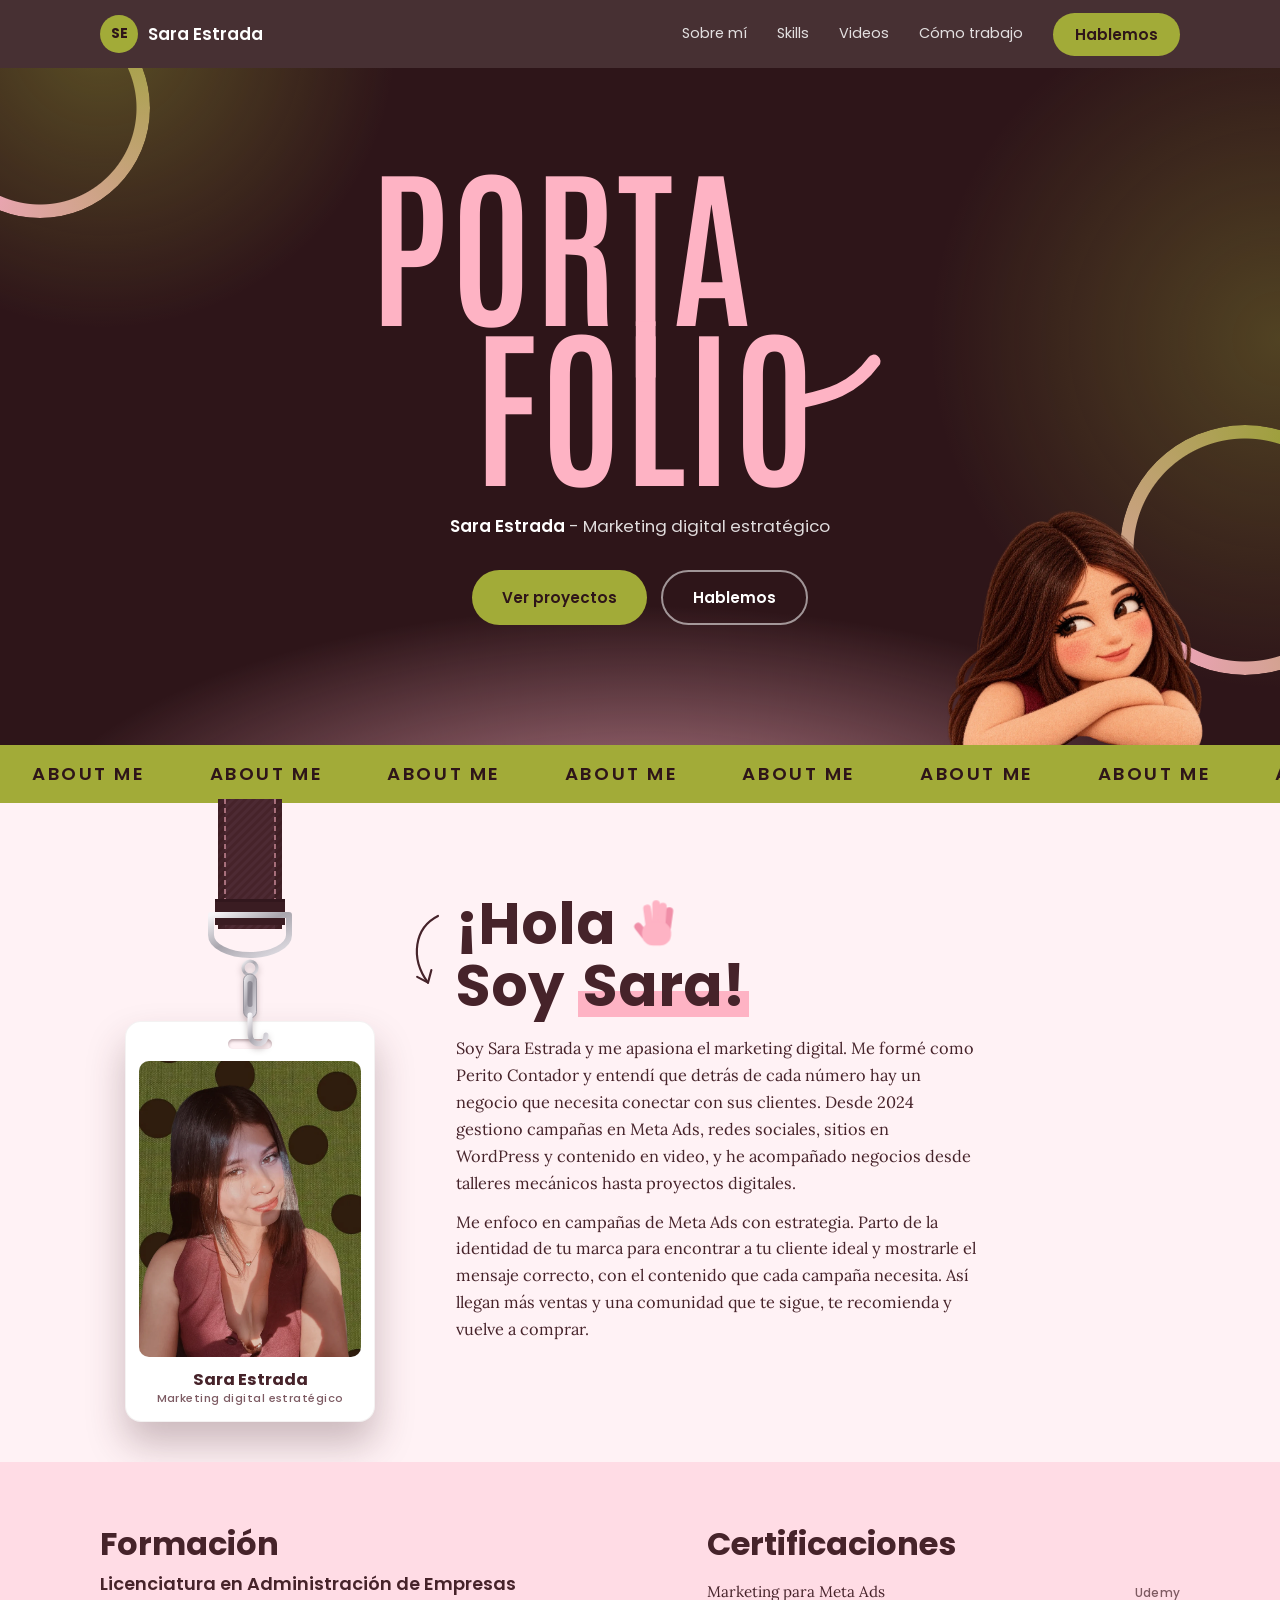
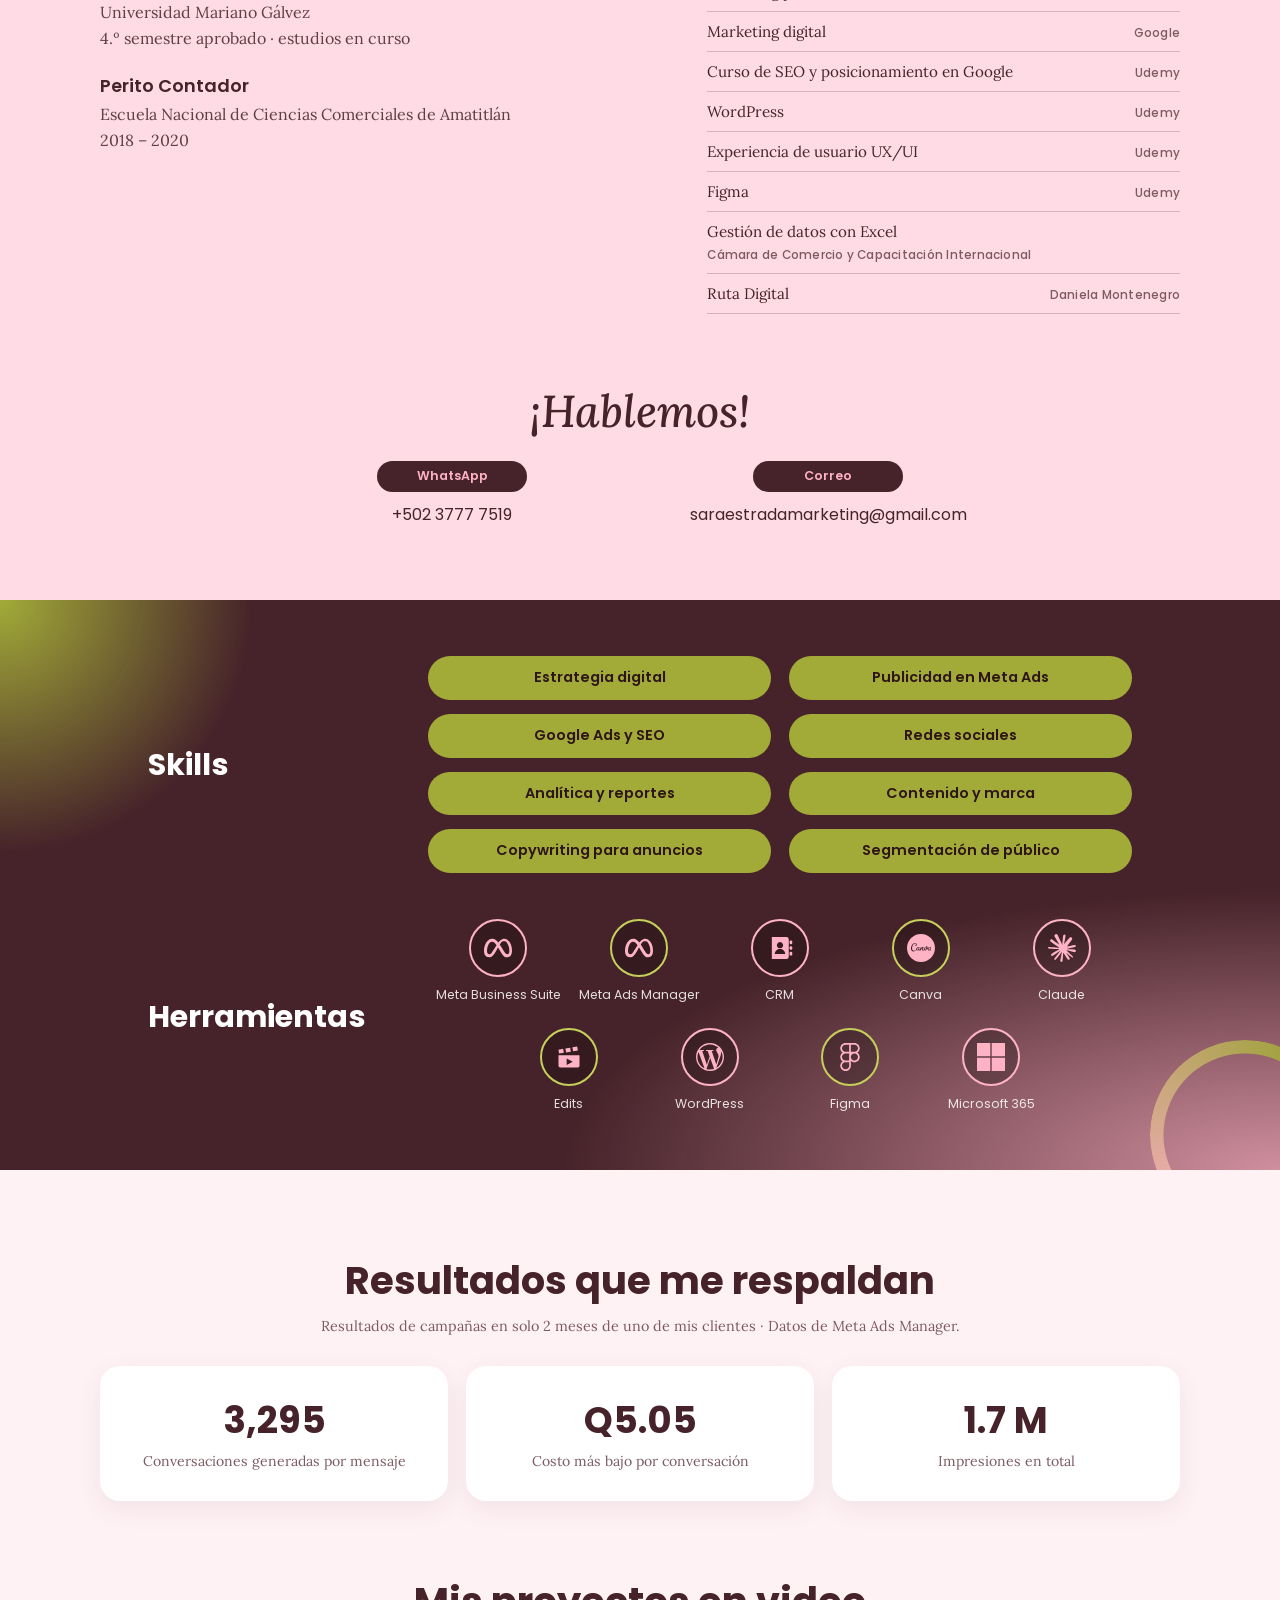
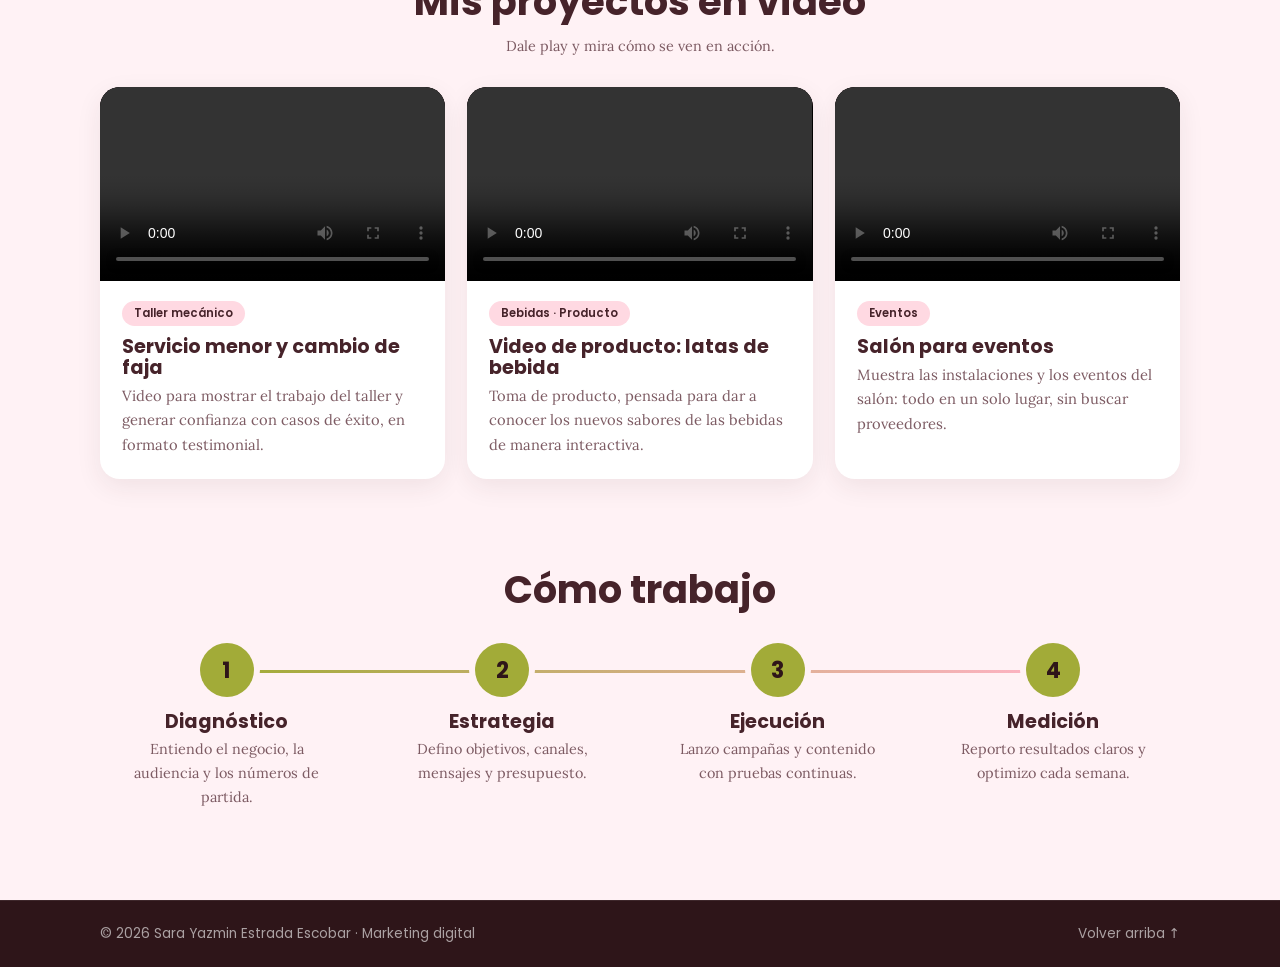
==== index.html @ 73a7e546 "Portafolio de marketing digital" ====
<!DOCTYPE html>
<html lang="es">
<head>
  <meta charset="UTF-8">
  <meta name="viewport" content="width=device-width, initial-scale=1">
  <title>Sara Estrada | Portafolio de marketing digital</title>
  <meta name="description" content="Sara Estrada, marketing digital estratégico: campañas en Meta Ads, redes sociales, sitios en WordPress y contenido en video.">
  <meta name="theme-color" content="#2E1519">
  <link rel="icon" href="favicon.svg" type="image/svg+xml">
  <meta property="og:type" content="website">
  <meta property="og:locale" content="es_LA">
  <meta property="og:title" content="Sara Estrada | Portafolio de marketing digital">
  <meta property="og:description" content="Marketing digital estratégico: campañas en Meta Ads para negocios que lanzan su primera publicidad.">
  <meta property="og:url" content="https://sarayestrada202-sys.github.io/portafolio/">
  <meta property="og:image" content="https://sarayestrada202-sys.github.io/portafolio/img/og-imagen.jpg">
  <meta name="twitter:card" content="summary_large_image">
  <noscript><style>.reveal{opacity:1!important;transform:none!important}</style></noscript>
  <link rel="preconnect" href="https://fonts.googleapis.com">
  <link rel="preconnect" href="https://fonts.gstatic.com" crossorigin>
  <link href="https://fonts.googleapis.com/css2?family=Poppins:wght@300;400;500;600;700&family=Antonio:wght@600;700&family=Lora:ital,wght@0,400;0,500;0,600;1,400;1,500;1,600&display=swap" rel="stylesheet">
  <link rel="stylesheet" href="styles.css">
</head>
<body>


<!-- ===== HEADER ===== -->
<header class="site-header">
  <div class="container nav">
    <a href="#inicio" class="brand" aria-label="Inicio"><span class="brand-mark">SE</span><span class="brand-name">Sara Estrada</span></a>
    <button class="menu-toggle" aria-label="Abrir menú" aria-expanded="false" onclick="this.setAttribute('aria-expanded', this.getAttribute('aria-expanded')!=='true');document.querySelector('.nav-links').classList.toggle('open')"><span></span><span></span><span></span></button>
    <nav class="nav-links" aria-label="Principal">
      <a href="#sobre-mi">Sobre mí</a>
      <a href="#skills">Skills</a>
      <a href="#videos">Videos</a>
      <a href="#proceso">Cómo trabajo</a>
      <a href="#hablemos" class="btn btn-gold btn-sm">Hablemos</a>
    </nav>
  </div>
</header>

<main>
<!-- ===== PORTADA ===== -->
<section class="hero" id="inicio">
  <span class="ring ring-a" aria-hidden="true"></span>
  <span class="ring ring-b" aria-hidden="true"></span>
  <div class="container hero-inner">
    <div class="hero-block">
      <h1 class="hero-title" aria-label="Portafolio">
        <span class="ht-line" aria-hidden="true">Porta</span>
        <span class="ht-line ht-2" aria-hidden="true">fo<span class="ht-L">l</span>io<svg class="ht-tail ht-o" viewBox="0 0 60 40"><path pathLength="1" d="M2 36 C20 32 40 28 56 6"/></svg></span>
        <i class="ht-link" aria-hidden="true"></i>
      </h1>
      <p class="hero-sub"><strong>Sara Estrada</strong> - Marketing digital estratégico</p>
    </div>
    <div class="hero-cta">
      <a href="#videos" class="btn btn-gold">Ver proyectos</a>
      <a href="#hablemos" class="btn btn-ghost">Hablemos</a>
    </div>
  </div>
  <!-- Personaje recostado sobre el borde inferior de la portada -->
  <img class="hero-mascot" src="img/personaje.webp" alt="Ilustración de Sara recostada sobre sus brazos, sonriendo" width="720" height="744" decoding="async">
</section>

<!-- ===== CINTA QUE CORRE: ABOUT ME (entre la portada y Sobre mí) ===== -->
<div class="marquee-band" aria-hidden="true">
  <div class="marquee-track">
    <div class="marquee-inner">
      <!-- primera mitad -->
      <span class="marquee-item">About me</span>
      <span class="marquee-item">About me</span>
      <span class="marquee-item">About me</span>
      <span class="marquee-item">About me</span>
      <span class="marquee-item">About me</span>
      <span class="marquee-item">About me</span>
      <span class="marquee-item">About me</span>
      <span class="marquee-item">About me</span>
      <span class="marquee-item">About me</span>
      <span class="marquee-item">About me</span>
      <span class="marquee-item">About me</span>
      <span class="marquee-item">About me</span>
      <!-- copia exacta: así el reinicio en -50% no se nota -->
      <span class="marquee-item">About me</span>
      <span class="marquee-item">About me</span>
      <span class="marquee-item">About me</span>
      <span class="marquee-item">About me</span>
      <span class="marquee-item">About me</span>
      <span class="marquee-item">About me</span>
      <span class="marquee-item">About me</span>
      <span class="marquee-item">About me</span>
      <span class="marquee-item">About me</span>
      <span class="marquee-item">About me</span>
      <span class="marquee-item">About me</span>
      <span class="marquee-item">About me</span>
    </div>
  </div>
</div>

<!-- ===== SOBRE MI ===== -->
<section class="about" id="sobre-mi">
  <div class="container about-grid reveal">
    <div class="badge-wrap">
      <!-- Cinta (color Cherry Cocoa) que cuelga desde el borde de la sección, con argolla en D -->
      <svg class="lanyard" viewBox="0 0 250 190" aria-hidden="true">
        <defs>
          <linearGradient id="silver" x1="0" y1="0" x2="1" y2="1"><stop offset="0" stop-color="#F7F5F8"/><stop offset=".45" stop-color="#A9A6AE"/><stop offset="1" stop-color="#E4E1E7"/></linearGradient>
          <pattern id="weave" width="6" height="6" patternUnits="userSpaceOnUse" patternTransform="rotate(45)"><rect width="6" height="6" fill="#46232A"/><rect width="3" height="6" fill="#52303A" opacity=".55"/></pattern>
        </defs>
        <rect x="93" y="-4" width="64" height="130" fill="url(#weave)"/>
        <rect x="93" y="-4" width="7" height="130" fill="#2E1519" opacity=".35"/><rect x="150" y="-4" width="7" height="130" fill="#2E1519" opacity=".35"/>
        <path d="M100 -4 V122 M150 -4 V122" stroke="#FEB3C4" stroke-width="1.4" stroke-dasharray="5 4" fill="none" opacity=".75"/>
        <rect x="90" y="96" width="70" height="26" fill="#3A1C22"/><rect x="90" y="96" width="70" height="3" fill="#2E1519" opacity=".6"/>
        <path d="M86 112 H164 V132 A39 20 0 0 1 86 132 Z" fill="none" stroke="url(#silver)" stroke-width="6" stroke-linejoin="round"/>
        <path d="M86 112 H164" stroke="url(#silver)" stroke-width="6" stroke-linecap="round"/>
      </svg>
      <div class="badge-drop">
        <div class="badge-swing">
          <!-- Broche giratorio metálico -->
          <svg class="clasp" viewBox="0 0 50 96" aria-hidden="true">
            <circle cx="25" cy="9" r="7" fill="none" stroke="url(#silver)" stroke-width="3.2"/>
            <rect x="18.5" y="15" width="13" height="44" rx="6.5" fill="url(#silver)" stroke="#8F8C95" stroke-width=".8"/>
            <rect x="22.5" y="22" width="5" height="26" rx="2.5" fill="#6B6872" opacity=".55"/>
            <path d="M25 56 V74 C25 88 41 88 41 76" fill="none" stroke="url(#silver)" stroke-width="5" stroke-linecap="round"/>
          </svg>
          <figure class="badge-card">
            <span class="badge-slot" aria-hidden="true"></span>
            <div class="badge-photo"><img src="img/foto-sara.webp" alt="Sara Estrada" width="800" height="1066" decoding="async"></div>
            <figcaption><strong>Sara Estrada</strong><span>Marketing digital estratégico</span></figcaption>
          </figure>
        </div>
      </div>
    </div>
    <div class="about-text">
      <!-- Flecha dibujada a mano que baja hacia el texto (solo en pantallas anchas) -->
      <svg class="hello-arrow" viewBox="0 0 48 96" aria-hidden="true"><path pathLength="1" d="M36 6 C8 20 2 56 24 86"/><path pathLength="1" d="M24 86 L11 79 M24 86 L28 71"/></svg>
      <h2 class="hello">
        <span class="hello-line">¡Hola
          <button class="wave" type="button" aria-label="Saludar con la mano">
            <svg viewBox="0 0 64 64" aria-hidden="true">
              <g class="wave-lines"><path d="M52 8 C57 10 60 14 61 19"/><path d="M48 3 C56 5 62 11 63 20"/><path d="M6 12 C3 15 2 19 2 23"/></g>
              <g class="wave-hand">
                <rect x="9" y="30" width="9" height="22" rx="4.5" transform="rotate(-38 13.5 41)" fill="#F08FA8"/>
                <rect x="40" y="13" width="9" height="30" rx="4.5" transform="rotate(8 44.5 28)" fill="#F08FA8"/>
                <rect x="17" y="10" width="9" height="32" rx="4.5" transform="rotate(-8 21.5 26)" fill="#FEB3C4"/>
                <rect x="26" y="5" width="9" height="36" rx="4.5" fill="#FEB3C4"/>
                <rect x="33" y="8" width="9" height="34" rx="4.5" transform="rotate(4 37.5 25)" fill="#FEB3C4"/>
                <rect x="14" y="30" width="34" height="28" rx="13" fill="#FEB3C4"/>
              </g>
            </svg>
          </button>
        </span>
        <span class="hello-line">Soy <mark>Sara!</mark></span>
      </h2>
      <p>Soy <strong>Sara Estrada</strong> y me apasiona el <strong>marketing digital</strong>. Me formé como <strong>Perito Contador</strong> y entendí que detrás de cada número hay un negocio que necesita conectar con sus clientes. Desde <strong>2024</strong> gestiono <strong>campañas en Meta Ads, redes sociales, sitios en WordPress y contenido en video</strong>, y he acompañado negocios desde talleres mecánicos hasta proyectos digitales.</p>
      <p class="about-solution">Me enfoco en <strong>campañas de Meta Ads</strong> con estrategia. Parto de la <strong>identidad de tu marca</strong> para encontrar a tu <strong>cliente ideal</strong> y mostrarle el mensaje correcto, con el contenido que cada campaña necesita. Así llegan <strong>más ventas</strong> y una <strong>comunidad</strong> que te sigue, te recomienda y vuelve a comprar.</p>
    </div>
  </div>
</section>

<!-- ===== EDUCACION ===== -->
<section class="education" id="educacion">
  <div class="container edu-grid reveal">
    <div>
      <h2>Formación</h2>
      <div class="edu-item">
        <p class="degree">Licenciatura en Administración de Empresas</p>
        <p class="muted">Universidad Mariano Gálvez<br>4.º semestre aprobado · estudios en curso</p>
      </div>
      <div class="edu-item">
        <p class="degree">Perito Contador</p>
        <p class="muted">Escuela Nacional de Ciencias Comerciales de Amatitlán<br>2018 – 2020</p>
      </div>
    </div>
    <div>
      <h2>Certificaciones</h2>
      <ul class="certs">
        <li>Marketing para Meta Ads <span>Udemy</span></li>
        <li>Marketing digital <span>Google</span></li>
        <li>Curso de SEO y posicionamiento en Google <span>Udemy</span></li>
        <li>WordPress <span>Udemy</span></li>
        <li>Experiencia de usuario UX/UI <span>Udemy</span></li>
        <li>Figma <span>Udemy</span></li>
        <li>Gestión de datos con Excel <span>Cámara de Comercio y Capacitación Internacional</span></li>
        <li>Ruta Digital <span>Daniela Montenegro</span></li>
      </ul>
    </div>
  </div>
</section>

<!-- ===== HABLEMOS ===== -->
<section class="talk" id="hablemos">
  <div class="container reveal">
    <h2 class="center">¡Hablemos!</h2>
    <div class="talk-grid">
      <a class="talk-card" href="https://wa.me/50237777519?text=Hola%20Sara%2C%20vi%20tu%20portafolio%20y%20me%20gustar%C3%ADa%20conversar%20sobre%20mi%20proyecto."><span class="tag">WhatsApp</span><span>+502 3777 7519</span></a>
      <a class="talk-card" href="mailto:saraestradamarketing@gmail.com"><span class="tag">Correo</span><span>saraestradamarketing@gmail.com</span></a>
    </div>
  </div>
</section>

<!-- ===== ESPECIALIDADES + HERRAMIENTAS ===== -->
<section class="panel-wrap" id="skills">
  <div class="container">
    <div class="panel reveal">
      <span class="ring ring-c" aria-hidden="true"></span>
      <div class="panel-row">
        <h2>Skills</h2>
        <ul class="pills">
          <li>Estrategia digital</li>
          <li>Publicidad en Meta Ads</li>
          <li>Google Ads y SEO</li>
          <li>Redes sociales</li>
          <li>Analítica y reportes</li>
          <li>Contenido y marca</li>
          <li>Copywriting para anuncios</li>
          <li>Segmentación de público</li>
        </ul>
      </div>
      <div class="panel-row">
        <h2>Herramientas</h2>
        <ul class="tools">
          <li><span class="tool t1" style="--logo:url('img/logos/meta.svg')" aria-hidden="true"></span>Meta Business Suite</li>
          <li><span class="tool t2" style="--logo:url('img/logos/meta.svg')" aria-hidden="true"></span>Meta Ads Manager</li>
          <li><span class="tool t3" style="--logo:url('img/logos/crm.svg')" aria-hidden="true"></span>CRM</li>
          <li><span class="tool t4" style="--logo:url('img/logos/canva.svg')" aria-hidden="true"></span>Canva</li>
          <li><span class="tool t5" style="--logo:url('img/logos/claude.svg')" aria-hidden="true"></span>Claude</li>
          <li><span class="tool t6" style="--logo:url('img/logos/edits.svg')" aria-hidden="true"></span>Edits</li>
          <li><span class="tool t7" style="--logo:url('img/logos/wordpress.svg')" aria-hidden="true"></span>WordPress</li>
          <li><span class="tool t8" style="--logo:url('img/logos/figma.svg')" aria-hidden="true"></span>Figma</li>
          <li><span class="tool t9" style="--logo:url('img/logos/microsoft.svg')" aria-hidden="true"></span>Microsoft 365</li>
        </ul>
      </div>
    </div>
  </div>
</section>

<!-- ===== RESULTADOS ===== -->
<section class="results">
  <div class="container reveal">
    <h2 class="center">Resultados que me respaldan</h2>
    <p class="center muted">Resultados de campañas en solo 2 meses de uno de mis clientes · Datos de Meta Ads Manager.</p>
    <div class="kpis">
      <div class="kpi"><strong>4,485</strong><span>Conversaciones generadas por mensaje</span></div>
      <div class="kpi"><strong>Q7.31</strong><span>Costo más bajo por conversación</span></div>
      <div class="kpi"><strong>2.5 M</strong><span>Impresiones en total</span></div>
    </div>
  </div>
</section>


<!-- ===== VIDEOS ===== -->
<section class="videos" id="videos">
  <div class="container reveal">
    <h2 class="center">Mis proyectos en video</h2>
    <p class="center muted vid-sub">Dale play y mira cómo se ven en acción.</p>
    <div class="vid-grid">
      <!-- data-src: archivo (video/proyecto1.mp4) o enlace de YouTube/Vimeo. Vacío = "Próximamente" -->
      <article class="vid" data-src="video/servicio-menor-faja.mp4" data-poster="">
        <div class="vid-frame"><button class="vid-play" type="button" aria-label="Reproducir video 1"><span></span></button><em class="vid-soon">Video próximamente</em></div>
        <div class="vid-body"><span class="chip">Taller mecánico</span><h3>Servicio menor y cambio de faja</h3><p>Video para mostrar el trabajo del taller y generar confianza con casos de éxito, en formato testimonial.</p></div>
      </article>
      <article class="vid" data-src="video/proyecto-2.mp4" data-poster="">
        <div class="vid-frame"><button class="vid-play" type="button" aria-label="Reproducir video 2"><span></span></button><em class="vid-soon">Video próximamente</em></div>
        <div class="vid-body"><span class="chip">Bebidas · Producto</span><h3>Video de producto: latas de bebida</h3><p>Toma de producto, pensada para dar a conocer los nuevos sabores de las bebidas de manera interactiva.</p></div>
      </article>
      <article class="vid" data-src="video/proyecto-3.mp4" data-poster="">
        <div class="vid-frame"><button class="vid-play" type="button" aria-label="Reproducir video 3"><span></span></button><em class="vid-soon">Video próximamente</em></div>
        <div class="vid-body"><span class="chip">Eventos</span><h3>Salón para eventos</h3><p>Muestra las instalaciones y los eventos del salón: todo en un solo lugar, sin buscar proveedores.</p></div>
      </article>
    </div>
  </div>
</section>

<!-- ===== COMO TRABAJO ===== -->
<section class="process" id="proceso">
  <div class="container reveal">
    <h2 class="center">Cómo trabajo</h2>
    <ol class="steps">
      <li><span class="num">1</span><h3>Diagnóstico</h3><p>Entiendo el negocio, la audiencia y los números de partida.</p></li>
      <li><span class="num">2</span><h3>Estrategia</h3><p>Defino objetivos, canales, mensajes y presupuesto.</p></li>
      <li><span class="num">3</span><h3>Ejecución</h3><p>Lanzo campañas y contenido con pruebas continuas.</p></li>
      <li><span class="num">4</span><h3>Medición</h3><p>Reporto resultados claros y optimizo cada semana.</p></li>
    </ol>
  </div>
</section>

</main>

<a class="wa-float" id="waFloat" href="#hablemos" target="_blank" rel="noopener" aria-label="Escríbeme por WhatsApp">
  <svg viewBox="0 0 24 24" aria-hidden="true"><path d="M12 2a10 10 0 0 0-8.6 15.1L2 22l5-1.3A10 10 0 1 0 12 2z" fill="currentColor"/><circle cx="8" cy="12" r="1.3" fill="#FEB3C4"/><circle cx="12" cy="12" r="1.3" fill="#FEB3C4"/><circle cx="16" cy="12" r="1.3" fill="#FEB3C4"/></svg>
  <span>Escríbeme</span>
</a>

<footer class="site-footer">
  <div class="container foot">
    <span>© 2026 Sara Yazmin Estrada Escobar · Marketing digital</span>
    <a href="#inicio">Volver arriba ↑</a>
  </div>
</footer>

<script>
  // Aparición suave al hacer scroll
  const io = 'IntersectionObserver' in window ? new IntersectionObserver((es) => es.forEach(e => { if (e.isIntersecting) { e.target.classList.add('in'); io.unobserve(e.target); } }), { threshold: .12 }) : null;
  document.querySelectorAll('.reveal').forEach(el => io ? io.observe(el) : el.classList.add('in'));

  // Videos: se cargan solo al dar play (la página carga rápido)
  document.querySelectorAll('.vid').forEach(v => {
    const src = (v.dataset.src || '').trim(), poster = (v.dataset.poster || '').trim();
    const frame = v.querySelector('.vid-frame'), btn = v.querySelector('.vid-play');
    if (poster) frame.style.backgroundImage = 'url("' + poster + '")';
    if (!src) { v.classList.add('soon'); btn.disabled = true; return; }
    v.querySelector('.vid-soon').remove();
    if (/\.(mp4|webm|mov)$/i.test(src)) {
      // Archivo propio: se muestra el primer cuadro con controles
      const el = document.createElement('video');
      el.src = src; el.controls = true; el.preload = 'metadata'; el.playsInline = true;
      el.addEventListener('loadedmetadata', () => { if (el.videoHeight > el.videoWidth) v.classList.add('vertical'); });
      frame.innerHTML = ''; frame.appendChild(el); frame.classList.add('playing');
      return;
    }
    btn.addEventListener('click', () => {
      let el;
      const yt = src.match(/(?:youtu\.be\/|youtube\.com\/(?:watch\?v=|shorts\/|embed\/))([\w-]{11})/);
      const vm = src.match(/vimeo\.com\/(\d+)/);
      if (yt || vm) {
        el = document.createElement('iframe');
        el.src = yt ? 'https://www.youtube-nocookie.com/embed/' + yt[1] + '?autoplay=1&rel=0' : 'https://player.vimeo.com/video/' + vm[1] + '?autoplay=1';
        el.allow = 'autoplay; fullscreen; picture-in-picture'; el.allowFullscreen = true; el.title = 'Video del proyecto';
      } else {
        el = document.createElement('video');
        el.src = src; el.controls = true; el.autoplay = true; el.playsInline = true;
      }
      frame.innerHTML = ''; frame.appendChild(el); frame.classList.add('playing');
    });
  });
  // Contadores: las cifras suben desde 0 cuando llegan a pantalla
  function countUp(el) {
    const m = el.textContent.trim().match(/^(\D*?)(\d[\d,]*(?:\.\d+)?)(\D*)$/);
    if (!m) return;
    const pre = m[1], raw = m[2], comma = raw.includes(","), num = raw.replace(/,/g, ""), suf = m[3], target = parseFloat(num);
    const dec = (num.split('.')[1] || '').length, pad = num.split('.')[0].length;
    if (!target || matchMedia('(prefers-reduced-motion: reduce)').matches) return;
    const t0 = performance.now(), dur = 1600;
    const fmt = v => pre + (dec ? v.toFixed(dec) : comma ? Math.round(v).toLocaleString('en-US') : String(Math.round(v)).padStart(pad, '0')) + suf;
    (function tick(t) {
      const p = Math.min((t - t0) / dur, 1), e = 1 - Math.pow(1 - p, 3);
      el.textContent = fmt(target * e);
      if (p < 1) requestAnimationFrame(tick); else el.textContent = fmt(target);
    })(t0);
  }
  window.countUp = countUp;
  const kio = 'IntersectionObserver' in window ? new IntersectionObserver(es => es.forEach(e => { if (e.isIntersecting) { countUp(e.target); kio.unobserve(e.target); } }), { threshold: .6 }) : null;
  if (kio) document.querySelectorAll('.kpi strong').forEach(el => kio.observe(el));

  // Botón flotante de WhatsApp: aparece al salir de la portada
  const wa = document.getElementById('waFloat'), waSrc = document.querySelector('.talk-card[href^="https://wa.me"]');
  if (wa && waSrc) wa.href = waSrc.href;
  const heroEl = document.getElementById('inicio');
  if (wa && heroEl && 'IntersectionObserver' in window) {
    new IntersectionObserver(es => es.forEach(e => wa.classList.toggle('show', !e.isIntersecting)), { threshold: 0, rootMargin: '-120px 0px 0px 0px' }).observe(heroEl);
  }
  const contactEl = document.getElementById('hablemos');
  if (wa && contactEl && 'IntersectionObserver' in window) {
    new IntersectionObserver(es => es.forEach(e => wa.classList.toggle('hide', e.isIntersecting)), { threshold: 0.25 }).observe(contactEl);
  }


  // Título del hero: la T de PORTA baja y se une a la L de FOLIO con medidas reales de la letra
  (function () {
    const title = document.querySelector('.hero-title');
    if (!title) return;
    const lines = title.querySelectorAll('.ht-line'), link = title.querySelector('.ht-link');
    if (lines.length < 2 || !link) return;
    // Animación de entrada: cada letra aparece una tras otra (fundido de izquierda a derecha)
    let n = 0;
    lines.forEach((line, li) => {
      const text = line.textContent.trim(), keep = [...line.querySelectorAll('svg')];
      line.textContent = '';
      text.split('').forEach((c, i) => {
        const b = document.createElement('b');
        b.className = 'ch' + (li === 1 && i === 2 ? ' ht-L' : '');
        b.textContent = c;
        b.style.animationDelay = (0.25 + n * 0.08).toFixed(2) + 's'; n++;
        line.appendChild(b);
      });
      keep.forEach(sv => line.appendChild(sv));
    });
    function align() {
      const fs = parseFloat(getComputedStyle(lines[0]).fontSize);
      const ff = '600 400px Antonio';
      const cv = document.createElement('canvas'); cv.width = 700; cv.height = 700;
      const cx = cv.getContext('2d', { willReadFrequently: true });
      cx.font = ff; cx.textBaseline = 'alphabetic';
      const m = cx.measureText('T'), asc = m.fontBoundingBoxAscent / 400, capH = m.actualBoundingBoxAscent / 400;
      // Ancho y posición del palo (a una altura intermedia de la letra) medidos en píxeles
      function stem(ch) {
        cx.clearRect(0, 0, 700, 700); cx.fillStyle = '#000'; cx.fillText(ch, 100, 500);
        const y = Math.round(500 - 0.35 * 400), d = cx.getImageData(0, y, 700, 1).data; let l = -1, r = -1;
        for (let x = 0; x < 700; x++) { if (d[x * 4 + 3] > 128) { if (l < 0) l = x; r = x + 1; } }
        return { l: (l - 100) / 400, r: (r - 100) / 400 };
      }
      const sT = stem('T'), sL = stem('L');
      const tr = title.getBoundingClientRect();
      function charRect(line, idx) { return line.querySelectorAll('.ch')[idx].getBoundingClientRect(); }
      const rT = charRect(lines[0], 3), rL = lines[1].querySelector('.ht-L').getBoundingClientRect();
      const pad = parseFloat(getComputedStyle(lines[1]).paddingLeft) / fs;
      const Tc = (rT.left - tr.left) / fs + (sT.l + sT.r) / 2;
      const Lc = (rL.left - tr.left) / fs + (sL.l + sL.r) / 2;
      const ind = pad + (Tc - Lc);
      title.style.setProperty('--ind', ind.toFixed(4) + 'em');
      // Pieza de unión: mismo ancho que el palo de la T, entre la base de PORTA y la parte alta de FOLIO
      // Medidas verticales por maquetación (no cambian mientras corre la animación de entrada)
      const desc = m.fontBoundingBoxDescent / 400, lh = parseFloat(getComputedStyle(lines[0]).lineHeight) / fs, half = (lh - (asc + desc)) / 2;
      const base1 = lines[0].offsetTop / fs + half + asc, capTop2 = lines[1].offsetTop / fs + half + asc - capH;
      const w = Math.max(sT.r - sT.l, sL.r - sL.l) + 0.012; // un pelo más ancha que el palo para tapar el suavizado de los bordes
      link.style.setProperty('--lk-left', (Tc - w / 2).toFixed(4) + 'em');
      link.style.setProperty('--lk-w', w.toFixed(4) + 'em');
      link.style.setProperty('--lk-top', (base1 - 0.06).toFixed(4) + 'em');
      link.style.setProperty('--lk-h', (capTop2 - base1 + 0.12).toFixed(4) + 'em');
    }
    (document.fonts && document.fonts.load ? document.fonts.load('600 100px Antonio') : Promise.resolve()).then(() => document.fonts.ready).then(align).catch(() => {});
  })();

  // Manita que saluda: una vez al aparecer la sección, y de nuevo al pasar el mouse, tocarla o con el teclado
  (function () {
    const btn = document.querySelector('.wave');
    if (!btn) return;
    const wave = () => { btn.classList.remove('waving'); void btn.offsetWidth; btn.classList.add('waving'); };
    ['mouseenter', 'click', 'focus'].forEach(ev => btn.addEventListener(ev, wave));
    if ('IntersectionObserver' in window) {
      const o = new IntersectionObserver(es => es.forEach(e => { if (e.isIntersecting) { setTimeout(wave, 500); o.disconnect(); } }), { threshold: 0.5 });
      o.observe(btn);
    }
  })();

  // Gafete: se balancea solo, y al pasar el mouse o tocarlo se mece con más fuerza
  (function () {
    const sw = document.querySelector('.badge-swing');
    if (!sw) return;
    let busy = false;
    const kick = () => {
      if (busy) return; busy = true;
      sw.classList.remove('kick'); void sw.offsetWidth; sw.classList.add('kick');
      sw.addEventListener('animationend', () => { sw.classList.remove('kick'); busy = false; }, { once: true });
    };
    sw.addEventListener('pointerenter', kick);
    sw.addEventListener('click', kick);
  })();

  document.querySelectorAll('.nav-links a').forEach(a => a.addEventListener('click', () => document.querySelector('.nav-links').classList.remove('open')));
</script>
</body>
</html>
---- styles.css ----
/* ===== Identidad: Petal Pink · Olive Lime · Cherry Cocoa  +  Poppins (títulos) + Lora (textos y acentos) ===== */
:root {
  --cocoa: #46232A;        /* Cherry Cocoa: fondos oscuros y textos */
  --cocoa-deep: #2E1519;   /* versión más oscura para header, hero y pie */
  --cocoa-soft: #6B3A44;   /* versión suave para degradados */
  --pink: #FEB3C4;         /* Petal Pink: acentos sobre oscuro */
  --pink-pale: #FFF2F5;    /* fondo claro de la página (tinte del rosa) */
  --pink-pastel: #FFDCE5;  /* rosa pastel suave para secciones destacadas */
  --olive: #A2AB38;        /* Olive Lime: botones y llamadas a la acción */
  --olive-deep: #6C7420;   /* olive oscuro para texto pequeño sobre fondo claro */
  --white: #FFFFFF;
  --text: #46232A;
  --muted: #7D5B63;
  --radius: 20px;
  --serif: 'Poppins', system-ui, -apple-system, 'Segoe UI', sans-serif;   /* títulos */
  --sans: 'Poppins', system-ui, -apple-system, 'Segoe UI', sans-serif;    /* texto */
  --script: 'Lora', Georgia, 'Times New Roman', serif;                        /* textos y acentos en cursiva */
}

*, *::before, *::after { box-sizing: border-box; }
html { scroll-behavior: smooth; scroll-padding-top: 76px; }
body { margin: 0; font-family: var(--sans); color: var(--text); background: var(--pink-pale); line-height: 1.65; -webkit-font-smoothing: antialiased; overflow-x: hidden; }
svg { display: block; }
a { color: inherit; text-decoration: none; }
ul, ol { list-style: none; margin: 0; padding: 0; }
h1, h2, h3, p { margin: 0; }
h1, h2, h3 { font-family: var(--serif); color: var(--cocoa); line-height: 1.1; }
.container { width: min(1080px, 100% - 40px); margin-inline: auto; }
.center { text-align: center; }
.muted { color: var(--muted); }
section { position: relative; }

/* ===== Botones ===== */
.btn { display: inline-flex; align-items: center; justify-content: center; padding: 14px 30px; border-radius: 999px; border: 0; font: 600 .95rem var(--sans); cursor: pointer; transition: transform .15s, box-shadow .15s; }
.btn:hover { transform: translateY(-2px); box-shadow: 0 10px 24px rgba(162, 171, 56, .3); }
.btn-gold { background: var(--olive); color: var(--cocoa-deep); }
.btn-ghost { border: 2px solid rgba(255, 255, 255, .55); color: var(--white); background: transparent; }
.btn-ghost:hover { background: rgba(255, 255, 255, .1); box-shadow: none; }
.btn-sm { padding: 10px 22px; }

/* ===== Decoración: círculos y destellos ===== */
.ring { position: absolute; border-radius: 50%; pointer-events: none; background: conic-gradient(from 210deg, var(--pink), var(--olive), var(--pink)); -webkit-mask: radial-gradient(farthest-side, transparent calc(100% - 14px), #000 calc(100% - 13px)); mask: radial-gradient(farthest-side, transparent calc(100% - 14px), #000 calc(100% - 13px)); }

/* ===== Header ===== */
.site-header { position: sticky; top: 0; z-index: 50; background: rgba(46, 21, 25, .88); backdrop-filter: blur(12px); }
.nav { display: flex; align-items: center; justify-content: space-between; height: 68px; }
.brand { display: flex; align-items: center; gap: 10px; color: var(--white); }
.brand-mark { display: grid; place-items: center; width: 38px; height: 38px; border-radius: 50%; background: var(--olive); color: var(--cocoa-deep); font: 700 .85rem var(--serif); }
.brand-name { font: 600 1.05rem var(--serif); }
.nav-links { display: flex; align-items: center; gap: 30px; color: rgba(255, 255, 255, .85); font-size: .9rem; }
.nav-links a:not(.btn):hover { color: var(--pink); }
.menu-toggle { display: none; background: none; border: 0; padding: 8px; cursor: pointer; }
.menu-toggle span { display: block; width: 24px; height: 2px; background: var(--white); margin: 5px 0; }

/* ===== Portada ===== */
.hero { overflow: hidden; color: var(--white); text-align: center; padding: 90px 0 120px; background:
  radial-gradient(ellipse 70% 55% at 50% 118%, rgba(254, 179, 196, .75) 0%, rgba(254, 179, 196, 0) 70%),
  radial-gradient(circle 420px at 8% -5%, rgba(162, 171, 56, .38) 0%, rgba(162, 171, 56, 0) 70%),
  radial-gradient(circle 500px at 100% 40%, rgba(162, 171, 56, .30), rgba(162, 171, 56, 0) 70%), var(--cocoa-deep); }
.hero-inner { position: relative; z-index: 2; }
.hero h1 { color: var(--pink-pale); font-size: clamp(3rem, 8vw, 5.6rem); font-weight: 700; letter-spacing: -.01em; }
.hero h1 span { font-size: .82em; color: var(--pink-pale); }
.hero-sub { margin: 6px 0 34px; color: rgba(255, 255, 255, .8); font-size: 1rem; letter-spacing: .04em; }
.hero-cta { display: flex; gap: 14px; justify-content: center; flex-wrap: wrap; }
.ring-a { width: 220px; height: 220px; top: -70px; left: -70px; opacity: .9; }
.ring-b { width: 250px; height: 250px; right: -90px; bottom: 70px; opacity: .9; }

/* ===== Sobre mí ===== */
.about { padding: 90px 0 40px; }
.about-grid { display: grid; grid-template-columns: 300px 1fr; gap: 56px; align-items: center; }
.hello { font-size: clamp(2.4rem, 5vw, 3.4rem); font-weight: 700; margin-bottom: 14px; }
.about-text p { margin-bottom: 12px; max-width: 520px; font-size: 1.02rem; }
.about-text strong { color: var(--cocoa); font-weight: 600; }

/* ===== Hablemos ===== */
.talk { padding: 50px 0 80px; }
.talk h2, .results h2, .projects h2, .process h2 { font-size: clamp(1.8rem, 3.4vw, 2.4rem); font-weight: 700; margin-bottom: 26px; }
.talk-grid { display: grid; grid-template-columns: repeat(4, 1fr); gap: 18px; }
.talk-card { display: flex; flex-direction: column; align-items: center; gap: 10px; text-align: center; font-size: .9rem; color: var(--cocoa); word-break: break-word; transition: transform .15s; }
.talk-card:hover { transform: translateY(-3px); }
.tag { display: inline-block; min-width: 150px; padding: 5px 18px; border-radius: 999px; background: var(--cocoa); color: var(--pink); font-weight: 600; font-size: .78rem; }

/* ===== Panel: especialidades y herramientas ===== */
.panel-wrap { padding: 10px 0 90px; }
.panel { position: relative; overflow: hidden; border-radius: 26px; padding: 56px 48px; color: var(--white); display: grid; gap: 46px; background:
  radial-gradient(circle 360px at 0% 0%, #A2AB38 0%, rgba(162, 171, 56, 0) 70%),
  radial-gradient(ellipse 80% 70% at 100% 100%, rgba(254, 179, 196, .75), rgba(254, 179, 196, 0) 70%), var(--cocoa); }
.panel-row { display: grid; grid-template-columns: 250px 1fr; gap: 30px; align-items: center; position: relative; z-index: 2; }
.panel h2 { color: var(--white); font-size: 1.9rem; display: flex; align-items: center; gap: 10px; }
.pills { display: grid; grid-template-columns: repeat(2, 1fr); gap: 14px 18px; }
.pills li { background: var(--olive); color: var(--cocoa-deep); font-weight: 600; text-align: center; padding: 10px 14px; border-radius: 999px; font-size: .9rem; }
.tools { display: grid; grid-template-columns: repeat(4, 1fr); gap: 20px 14px; font-size: .78rem; text-align: center; color: rgba(255, 255, 255, .85); }
.tools li { display: flex; flex-direction: column; align-items: center; gap: 8px; }
.tool { display: grid; place-items: center; width: 58px; height: 58px; border-radius: 50%; border: 2.5px solid var(--c, var(--olive)); color: var(--c, var(--olive)); background: rgba(0, 0, 0, .25); font: 700 .85rem var(--serif); }
.t1, .t3, .t5, .t7 { --c: #FEB3C4; }
.t2, .t4, .t6, .t8 { --c: #C5CF5A; }
.ring-c { width: 190px; height: 190px; right: -60px; bottom: -60px; opacity: .9; }

/* ===== Resultados ===== */
.results { padding: 10px 0 80px; }
.results .muted { margin: -14px 0 28px; font-size: .9rem; }
.kpis { display: grid; grid-template-columns: repeat(4, 1fr); gap: 18px; }
.kpi { background: var(--white); border-radius: var(--radius); padding: 26px 18px; text-align: center; box-shadow: 0 8px 26px rgba(70, 35, 42, .08); }
.kpi strong { display: block; font: 700 2.3rem var(--serif); color: var(--cocoa); }
.kpi span { color: var(--muted); font-size: .88rem; }

.chip { display: inline-block; font-size: .72rem; font-weight: 600; color: var(--cocoa); background: #FFD9E2; padding: 3px 12px; border-radius: 999px; margin-bottom: 10px; }

/* ===== Cómo trabajo ===== */
.process { padding: 0 0 90px; }
.steps { display: grid; grid-template-columns: repeat(4, 1fr); gap: 22px; counter-reset: s; }
.steps li { position: relative; padding-top: 6px; text-align: center; }
.num { display: grid; place-items: center; width: 54px; height: 54px; margin: 0 auto 14px; border-radius: 50%; background: var(--olive); color: var(--cocoa-deep); font: 700 1.4rem var(--serif); }
.steps h3 { font-size: 1.2rem; margin-bottom: 6px; }
.steps p { color: var(--muted); font-size: .9rem; max-width: 220px; margin-inline: auto; }

/* ===== Educación ===== */
.education { padding: 40px 0 30px; }
.edu-grid { position: relative; display: grid; grid-template-columns: 1.2fr 1fr; gap: 40px; }
.education h2 { font-size: 2rem; font-weight: 700; margin-bottom: 10px; }
.degree { font: 600 1.25rem var(--serif); color: var(--text); margin-bottom: 4px; }
.certs li { padding: 7px 0; border-bottom: 1px solid rgba(70, 35, 42, .15); font-size: .95rem; }


/* ===== Footer ===== */
.site-footer { background: var(--cocoa-deep); color: rgba(255, 255, 255, .6); font-size: .85rem; padding: 22px 0; border-top: 1px solid rgba(255, 255, 255, .08); }
.foot { display: flex; justify-content: space-between; flex-wrap: wrap; gap: 8px; }
.foot a:hover { color: var(--pink); }

/* ===== Aparición al hacer scroll ===== */
.reveal { opacity: 0; transform: translateY(24px); transition: opacity .7s ease, transform .7s ease; }
.reveal.in { opacity: 1; transform: none; }

/* ===== Responsive ===== */
@media (max-width: 900px) {
  .menu-toggle { display: block; }
  .nav-links { position: absolute; top: 68px; left: 0; right: 0; flex-direction: column; align-items: flex-start; gap: 6px; padding: 14px 20px 22px; background: var(--cocoa-deep); display: none; }
  .nav-links.open { display: flex; }
  .nav-links a:not(.btn) { padding: 8px 0; width: 100%; }
  .about-grid, .edu-grid { grid-template-columns: 1fr; gap: 32px; }
  .about-text { text-align: center; } .about-text p { margin-inline: auto; }
  .talk-grid { grid-template-columns: repeat(2, 1fr); gap: 26px; }
  .panel { padding: 40px 26px; }
  .panel-row { grid-template-columns: 1fr; gap: 20px; }
  .kpis { grid-template-columns: repeat(2, 1fr); }
  .steps { grid-template-columns: repeat(2, 1fr); gap: 30px 18px; }
}
/* ===== Videos ===== */
.videos { padding: 0 0 90px; }
.videos h2 { font-size: clamp(1.8rem, 3.4vw, 2.4rem); font-weight: 700; margin-bottom: 26px; }
.videos .vid-sub { margin: -14px 0 28px; font-size: .9rem; }
.vid-grid { display: grid; grid-template-columns: repeat(3, 1fr); gap: 22px; }
.vid { background: var(--white); border-radius: var(--radius); overflow: hidden; box-shadow: 0 8px 26px rgba(70, 35, 42, .08); }
.vid-frame { position: relative; aspect-ratio: 16 / 9; background: linear-gradient(135deg, var(--cocoa), var(--cocoa-soft)) center / cover; display: grid; place-items: center; }
.vid-frame iframe, .vid-frame video { position: absolute; inset: 0; width: 100%; height: 100%; border: 0; background: #000; }
.vid-play { width: 68px; height: 68px; border: 0; border-radius: 50%; background: var(--olive); cursor: pointer; display: grid; place-items: center; box-shadow: 0 8px 22px rgba(0, 0, 0, .3); transition: transform .2s; }
.vid-play:hover:not(:disabled) { transform: scale(1.1); }
.vid-play:focus-visible { outline: 3px solid var(--pink); outline-offset: 3px; }
.vid-play span { width: 0; height: 0; border-left: 20px solid var(--cocoa-deep); border-top: 12px solid transparent; border-bottom: 12px solid transparent; margin-left: 5px; }
.vid.soon .vid-play { opacity: .45; cursor: default; }
.vid-soon { position: absolute; bottom: 12px; left: 0; right: 0; text-align: center; font-style: normal; font-size: .75rem; letter-spacing: .08em; text-transform: uppercase; color: rgba(255, 255, 255, .85); }
.vid.vertical .vid-frame { aspect-ratio: 9 / 16; }
.vid-body { padding: 18px 22px 22px; }
.vid-body h3 { font-size: 1.2rem; margin-bottom: 6px; }
.vid-body p { color: var(--muted); font-size: .92rem; }
@media (max-width: 900px) { .vid-grid { grid-template-columns: 1fr; } }
@media (max-width: 560px) {
  .hero { padding: 64px 0 90px; }
  .pills { grid-template-columns: 1fr; }
  .tools { grid-template-columns: repeat(3, 1fr); }
  .talk-grid { grid-template-columns: 1fr; }
  .tag { min-width: 190px; }
}
@media (prefers-reduced-motion: reduce) { * { transition: none !important; scroll-behavior: auto !important; } .reveal { opacity: 1; transform: none; } }

/* ===== Tipografía de acento (Lora cursiva) ===== */
.hero h1 span, .hello, .talk h2 { font-family: var(--script); font-weight: 500; font-style: italic; }
.hero h1 { line-height: 1.15; }
.hero h1 span { color: var(--pink); font-size: .78em; display: inline-block; margin-top: .05em; }
.hello { color: var(--cocoa); line-height: 1.3; }
.talk h2 { font-size: clamp(2rem, 4vw, 2.8rem); color: var(--cocoa); }

/* ===== Animaciones del recorrido ===== */
/* 1. Portada: entrada escalonada, "& Currículum" se escribe y los destellos flotan */
@keyframes rise { from { opacity: 0; transform: translateY(22px); } to { opacity: 1; transform: none; } }
@keyframes write { from { clip-path: inset(-25% 100% -45% -10%); } to { clip-path: inset(-25% -15% -45% -10%); } }
.hero h1 { animation: rise .8s ease both .25s; }
.hero h1 span { animation: write 1.3s steps(22, end) both .9s; }
.hero .hero-sub { animation: rise .8s ease both 2s; }
.hero .hero-cta { animation: rise .8s ease both 2.25s; }

/* 3. Cómo trabajo: pasos que entran uno a uno y una línea que los une */
.steps { position: relative; }
.steps::before { content: ''; position: absolute; top: 33px; left: 12.5%; right: 12.5%; height: 3px; border-radius: 3px; background: linear-gradient(90deg, var(--olive), var(--pink)); transform: scaleX(0); transform-origin: left; transition: transform 1.5s ease .3s; }
.process .reveal.in .steps::before { transform: scaleX(1); }
.steps li { opacity: 0; transform: translateY(16px); transition: opacity .6s ease, transform .6s ease; }
.process .reveal.in .steps li { opacity: 1; transform: none; }
.process .reveal.in .steps li:nth-child(1) { transition-delay: .2s; }
.process .reveal.in .steps li:nth-child(2) { transition-delay: .55s; }
.process .reveal.in .steps li:nth-child(3) { transition-delay: .9s; }
.process .reveal.in .steps li:nth-child(4) { transition-delay: 1.25s; }
.num { position: relative; z-index: 1; box-shadow: 0 0 0 6px var(--pink-pale); }
@media (max-width: 900px) { .steps::before { display: none; } }

/* 4. Botón flotante de WhatsApp */
.wa-float { position: fixed; right: 18px; bottom: max(18px, env(safe-area-inset-bottom)); z-index: 60; display: flex; align-items: center; gap: 8px; height: 56px; min-width: 56px; padding: 0 16px; justify-content: center; border-radius: 999px; background: var(--olive); color: var(--cocoa-deep); font-weight: 600; font-size: .9rem; box-shadow: 0 10px 26px rgba(46, 21, 25, .35); opacity: 0; transform: translateY(20px) scale(.9); pointer-events: none; transition: opacity .35s, transform .35s; }
.wa-float.show { opacity: 1; transform: none; pointer-events: auto; animation: pulse 2.6s ease-out 1s infinite; }
.wa-float svg { width: 26px; height: 26px; flex: none; }
.wa-float:hover { transform: translateY(-3px); }
.wa-float:focus-visible { outline: 3px solid var(--pink); outline-offset: 3px; }
@keyframes pulse { 0% { box-shadow: 0 10px 26px rgba(46, 21, 25, .35), 0 0 0 0 rgba(162, 171, 56, .55); } 70%, 100% { box-shadow: 0 10px 26px rgba(46, 21, 25, .35), 0 0 0 18px rgba(162, 171, 56, 0); } }
@media (max-width: 560px) { .wa-float { padding: 0; width: 56px; } .wa-float span { display: none; } }

/* Si el visitante pide menos movimiento: todo aparece quieto */
@media (prefers-reduced-motion: reduce) {
  .hero *, .wa-float { animation: none !important; }
  .steps li { opacity: 1; transform: none; }
  .steps::before { transform: scaleX(1); }
}

/* ===== Personaje recostado sobre el borde de la portada ===== */
.hero-mascot { --mw: clamp(140px, 20vw, 270px); position: absolute; right: clamp(16px, 6vw, 110px); bottom: calc(var(--mw) * -.11); z-index: 3; width: var(--mw); height: auto; pointer-events: none; user-select: none; transform-origin: 50% 100%; animation: mascot-in .9s ease both 2.3s; }
@keyframes mascot-in { from { opacity: 0; transform: translateY(40px); } to { opacity: 1; transform: none; } }
@media (max-width: 700px) { .hero { padding-bottom: 170px; } .hero-mascot { right: 4%; --mw: 138px; } }

/* Título combinado: "Welcome to my" en script (Lora cursiva) + "Portfolio" en Poppins */
.hero h1 { line-height: 1; }
.hero h1 span { display: block; font-size: .62em; line-height: 1.15; margin: 0 0 .06em; transform: none; letter-spacing: .01em; width: fit-content; margin-inline: auto; padding-right: .1em; }
@media (max-width: 560px) { .hero h1 span { font-size: .6em; } }


/* ===== Sobre mí: problema → solución → trayectoria ===== */
.about-text .about-solution { font-size: 1.14rem; line-height: 1.6; font-weight: 500; color: var(--cocoa); margin-bottom: 14px; }
.about-text .about-solution strong { font-weight: 700; background: linear-gradient(transparent 62%, rgba(254, 179, 196, .75) 62%); padding: 0 2px; }

/* ===== Textos corridos en Lora (los títulos, menú, botones y etiquetas siguen en Poppins) ===== */
.about-text p, .steps p, .vid-body p, .muted, .certs li, .kpi span { font-family: var(--script); font-style: normal; }

/* ===== Hero estilo portada de portafolio: letras apiladas PORTA / FOLIO + línea con nombre y profesión ===== */
.sr-only { position: absolute; width: 1px; height: 1px; overflow: hidden; clip: rect(0 0 0 0); white-space: nowrap; }
.hero-block { width: min(540px, 86vw); margin: 0 auto; text-align: left; }
.hero .hero-title { margin: 0; font-size: 1rem; line-height: 0; }
@keyframes draw { to { stroke-dashoffset: 0; } }
.hero-block .hero-sub { margin: 34px 0 30px; font-size: clamp(.9rem, 2.2vw, 1.05rem); letter-spacing: 0; color: rgba(255, 255, 255, .85); animation: rise .8s ease both 2.6s; }
.hero-block .hero-sub strong { color: var(--white); font-weight: 600; }
.hero-inner .hero-cta { justify-content: flex-start; width: min(540px, 86vw); margin-inline: auto; animation: rise .8s ease both 2.8s; }

/* ===== Título del hero con tipografía Antonio (alta y condensada) ===== */
.hero-block { --hw: min(540px, 86vw); width: var(--hw); }
.hero .hero-title { position: relative; margin: 0; line-height: 1; }
.hero .hero-title .ht-line { position: relative; display: block; width: fit-content; margin: 0; padding: 0; transform: none; clip-path: none; font-style: normal; font-family: 'Antonio', 'Oswald', 'Arial Narrow', sans-serif; font-weight: 600; text-transform: uppercase; font-size: calc(var(--hw) / 3.1); line-height: .92; letter-spacing: .01em; color: var(--pink); }
.hero .hero-title .ht-2 { padding-left: var(--ind, .577em); }
.ht-tail { position: absolute; overflow: visible; fill: none; stroke: var(--pink); stroke-width: 10; stroke-linecap: round; stroke-linejoin: round; }
.ht-o { right: -.36em; top: .2em; width: .46em; height: .31em; }
.ht-tail path { stroke-dasharray: 1.03; stroke-dashoffset: 1.03; animation: draw 1s ease forwards 1.4s; }
.hero .hero-title .ht-line { animation: rise .8s ease both .2s; } .hero .hero-title .ht-2 { animation-delay: .45s; }
@media (prefers-reduced-motion: reduce) { .ht-tail path { stroke-dashoffset: 0; } }

/* La T de PORTA baja y se convierte en la L de FOLIO (medidas en em de la tipografía Antonio) */
.hero .hero-title { font-size: calc(var(--hw) / 3.1); }
.ht-link { position: absolute; left: var(--lk-left, 1.51em); top: var(--lk-top, .93em); width: var(--lk-w, .138em); height: var(--lk-h, .13em); background: var(--pink); }

/* ===== Ajustes responsive ===== */
/* Videos verticales: no ocupan más de ~70% de la altura de la pantalla y quedan centrados */
.vid.vertical .vid-frame { max-height: 70vh; }
.vid-frame video { object-fit: contain; }
@media (max-width: 900px) { .vid.vertical { max-width: 360px; margin-inline: auto; } }
/* Botón de WhatsApp: se oculta cuando el formulario de contacto está a la vista */
.wa-float.hide { opacity: 0 !important; pointer-events: none !important; transform: translateY(20px) scale(.9) !important; animation: none !important; }

/* La T y la L se unen superponiendo sus palos (sin pieza aparte): FOLIO sube lo justo para que se toquen */
.ht-link { display: none; }
.hero .hero-title .ht-2 { margin-top: 0; }

/* Unión T-L: se copia el palo de la propia L y se sube hasta tocar la T (mismos bordes, sin pieza aparte) */
.ht-L { position: relative; }
.ht-L::before { content: 'L'; position: absolute; left: 0; top: -.09em; line-height: 1.292; clip-path: inset(0 0 52% 0); }
.hero .hero-title .ht-line .ht-L { display: inline; width: auto; margin: 0; padding: 0; transform: none; clip-path: none; font: inherit; font-style: normal; letter-spacing: inherit; line-height: inherit; text-transform: inherit; color: inherit; }

/* ===== Entrada del título: las letras aparecen una tras otra (fundido) ===== */
.hero .hero-title, .hero .hero-title .ht-line { animation: none; }
.hero .hero-title .ch { font-weight: inherit; opacity: 0; animation: fadeInLetter .5s ease forwards; }
@keyframes fadeInLetter { to { opacity: 1; } }
.hero .ht-tail path { animation-delay: 1.5s; }
.hero-block .hero-sub { animation-delay: 1.7s; }
.hero-inner .hero-cta { animation-delay: 1.9s; }
@media (prefers-reduced-motion: reduce) { .hero .hero-title .ch { animation: none; opacity: 1; } }

/* Subtítulo y botones del hero centrados */
.hero-block .hero-sub { text-align: center; }
.hero-inner .hero-cta { justify-content: center; }

/* ===== Cinta que corre "About me" (adaptada a la paleta) ===== */
.marquee-band { width: 100%; overflow: hidden; background: var(--olive); }
.marquee-track { overflow: hidden; padding: .85rem 0; }
.marquee-inner { display: inline-flex; white-space: nowrap; animation: marquee-scroll 26s linear infinite; }
.marquee-inner:hover { animation-play-state: paused; }
.marquee-item { display: inline-flex; align-items: center; gap: 2rem; padding: 0 2rem; color: var(--cocoa-deep); font-family: 'Poppins', system-ui, sans-serif; font-weight: 600; font-size: clamp(.9rem, 2.4vw, 1.15rem); letter-spacing: .14em; text-transform: uppercase; }
@keyframes marquee-scroll { from { transform: translateX(0); } to { transform: translateX(-50%); } }
@media (prefers-reduced-motion: reduce) { .marquee-inner { animation: none; } }

/* Sobre mí: todo el texto igual (sin negritas ni subrayados, mismo tamaño y peso) */
.about-text p, .about-text .about-solution { font-size: 1.02rem; line-height: 1.65; font-weight: 400; }
.about-text strong, .about-text .about-solution strong { font-weight: 400; background: none; padding: 0; color: inherit; }

/* ===== Formación, Certificaciones y ¡Hablemos!: bloque con fondo Petal Pink ===== */
.education, .talk { background: var(--pink-pastel); }
.education { padding: 64px 0 36px; }
.talk { padding: 36px 0 72px; }
.education .muted, .education .degree, .certs li, .talk-card, .talk-card span:not(.tag) { color: var(--cocoa); }
.education .muted { opacity: .85; }
.certs li { border-bottom-color: rgba(70, 35, 42, .22); }
.education { box-shadow: 0 1px 0 var(--pink-pastel); z-index: 1; }

/* ===== Especialidades y Herramientas: el panel ocupa todo el ancho; el contenido sigue alineado al resto de la página ===== */
.panel-wrap { padding: 0 0 80px; }
.panel-wrap .container { width: 100%; max-width: none; }
.panel { border-radius: 0; padding-inline: max(26px, calc((100% - 1080px) / 2 + 48px)); }

/* ===== Formación y Certificaciones ===== */
.edu-item { margin-bottom: 22px; }
.edu-item .degree { font-size: 1.12rem; line-height: 1.3; margin-bottom: 4px; }
.certs li { display: flex; flex-wrap: wrap; align-items: baseline; justify-content: space-between; gap: 2px 16px; }
.certs li span { font-family: 'Poppins', system-ui, sans-serif; font-size: .74rem; font-weight: 500; letter-spacing: .02em; color: var(--cocoa); opacity: .7; text-align: right; }
.edu-grid { align-items: start; }

/* ===== ¡Hablemos!: solo dos tarjetas (WhatsApp y correo), centradas ===== */
.talk-grid { grid-template-columns: repeat(2, minmax(0, 320px)); justify-content: center; gap: 56px; }
.talk-card span:not(.tag) { font-size: 1rem; }
@media (max-width: 700px) { .talk-grid { grid-template-columns: minmax(0, 360px); gap: 30px; } }

/* Especialidades: con 7 píldoras, la última queda centrada en vez de sola a la izquierda */
@media (min-width: 561px) { .pills li:last-child:nth-child(odd) { grid-column: 1 / -1; justify-self: center; width: calc(50% - 9px); } }

/* ===== "Hola, Soy Sara!" con manita que saluda y flecha dibujada a mano ===== */
.about-text { position: relative; }
.about-text .hello { font-family: 'Poppins', system-ui, sans-serif; font-style: normal; font-weight: 700; font-size: clamp(2.4rem, 5.4vw, 3.6rem); line-height: 1.08; color: var(--cocoa); margin-bottom: 18px; }
.hello-line { display: flex; align-items: center; gap: 14px; }
.hello mark { background: linear-gradient(transparent 58%, var(--pink) 58%); color: inherit; padding: 0 .08em; }
.wave { background: none; border: 0; padding: 0; cursor: pointer; font: inherit; width: .95em; height: .95em; line-height: 0; flex: none; }
.wave svg { width: 100%; height: 100%; overflow: visible; transform-origin: 62% 88%; }
.wave:focus-visible { outline: 3px solid var(--olive); outline-offset: 6px; border-radius: 12px; }
.wave-lines path { fill: none; stroke: var(--olive); stroke-width: 3.2; stroke-linecap: round; opacity: 0; }
.wave.waving svg { animation: wave-hand 1.5s ease both; }
.wave.waving .wave-lines path { animation: wave-lines 1.5s ease both; }
@keyframes wave-hand { 0%, 100% { transform: rotate(0); } 12% { transform: rotate(16deg); } 26% { transform: rotate(-10deg); } 40% { transform: rotate(16deg); } 54% { transform: rotate(-8deg); } 68% { transform: rotate(10deg); } 82% { transform: rotate(-3deg); } }
@keyframes wave-lines { 0%, 100% { opacity: 0; } 15%, 75% { opacity: 1; } }
.hello-arrow { position: absolute; left: -48px; top: 18px; width: 40px; height: 80px; overflow: visible; fill: none; stroke: var(--cocoa); stroke-width: 2.6; stroke-linecap: round; stroke-linejoin: round; }
.hello-arrow path { stroke-dasharray: 1.03; stroke-dashoffset: 1.03; transition: stroke-dashoffset 1.2s ease .5s; }
.reveal.in .hello-arrow path { stroke-dashoffset: 0; }
@media (max-width: 900px) { .hello-arrow { display: none; } .hello-line { justify-content: center; } }
@media (prefers-reduced-motion: reduce) { .wave.waving svg, .wave.waving .wave-lines path { animation: none; } .hello-arrow path { stroke-dashoffset: 0; transition: none; } }

/* Herramientas: la fila final queda centrada (con 7 herramientas) */
.tools { display: flex; flex-wrap: wrap; justify-content: center; gap: 22px 0; }
.tools li { width: 25%; }
@media (max-width: 560px) { .tools li { width: 33.333%; } }
.t9 { --c: #FEB3C4; }
@media (min-width: 561px) { .tools li { width: 20%; } }

/* Herramientas: cada círculo lleva el logo de la herramienta, en rosa (se pinta con una máscara) */
.tool { position: relative; font-size: 0; }
.tool::before { content: ''; position: absolute; inset: 0; margin: auto; width: 52%; height: 52%; background: var(--pink); -webkit-mask: var(--logo) center / contain no-repeat; mask: var(--logo) center / contain no-repeat; }

/* Resultados: con 3 tarjetas, se reparten en 3 columnas; en pantallas medianas la última queda centrada */
.kpis { grid-template-columns: repeat(3, 1fr); }
@media (max-width: 900px) { .kpis { grid-template-columns: repeat(2, 1fr); } .kpi:last-child:nth-child(odd) { grid-column: 1 / -1; justify-self: center; width: calc(50% - 9px); } }


/* ===== Gafete colgado con tu foto: cinta Cherry Cocoa, broche metálico y tarjeta blanca ===== */
.about-grid { align-items: start; }
.badge-wrap { --bw: min(250px, 72vw); width: var(--bw); margin: -90px auto 0; position: relative; }
.lanyard { display: block; width: 100%; height: auto; overflow: visible; }
.badge-drop { margin-top: -34px; position: relative; }
.badge-swing { position: relative; transform-origin: 50% 12px; animation: badge-sway 6.5s ease-in-out infinite; }
.badge-swing.kick { animation: badge-kick 2.2s ease-out both; }
.clasp { position: relative; z-index: 2; display: block; width: 20%; height: auto; margin: 0 auto -34px; filter: drop-shadow(0 3px 3px rgba(46, 21, 25, .28)); }
.badge-card { position: relative; margin: 0; padding: 12px 14px 16px; background: #FFFFFF; border-radius: 16px; box-shadow: 0 22px 38px rgba(70, 35, 42, .28), inset 0 0 0 1px rgba(70, 35, 42, .06); text-align: center; }
.badge-slot { display: block; width: 44px; height: 10px; margin: 6px auto 12px; border-radius: 10px; background: var(--pink-pale); box-shadow: inset 0 2px 3px rgba(70, 35, 42, .35); }
.badge-photo { border-radius: 10px; overflow: hidden; aspect-ratio: 800 / 1066; background: var(--olive); }
.badge-photo img { display: block; width: 100%; height: 100%; object-fit: cover; }
.badge-card figcaption { display: grid; gap: 1px; padding-top: 12px; }
.badge-card figcaption strong { font: 700 1.02rem/1.3 'Poppins', system-ui, sans-serif; color: var(--cocoa); }
.badge-card figcaption span { font: 500 .7rem/1.4 'Poppins', system-ui, sans-serif; letter-spacing: .04em; color: var(--muted); }
.reveal.in .badge-drop { animation: badge-drop 1.1s cubic-bezier(.2, 1.4, .4, 1) both .15s; }
@keyframes badge-sway { 0%, 100% { transform: rotate(-2.4deg); } 50% { transform: rotate(2.4deg); } }
@keyframes badge-kick { 0% { transform: rotate(0); } 14% { transform: rotate(13deg); } 32% { transform: rotate(-10deg); } 50% { transform: rotate(7deg); } 68% { transform: rotate(-4.5deg); } 84% { transform: rotate(2deg); } 100% { transform: rotate(0); } }
@keyframes badge-drop { from { transform: translateY(-70px); opacity: 0; } to { transform: none; opacity: 1; } }
@media (prefers-reduced-motion: reduce) { .badge-swing, .badge-swing.kick, .reveal.in .badge-drop { animation: none; } }

/* Videos: la línea de descripción ocupa siempre 3 líneas, para que las tres tarjetas queden del mismo tamaño */
.vid-body p { min-height: calc(3 * 1.65em); }

/* Videos verticales: centrados dentro de la tarjeta blanca, con margen y esquinas redondeadas */
.vid.vertical .vid-frame { margin: 14px auto 0; border-radius: 14px; overflow: hidden; }
.vid.vertical .vid-body { padding-top: 16px; }
.vid.vertical .vid-frame { max-width: calc(100% - 28px); }
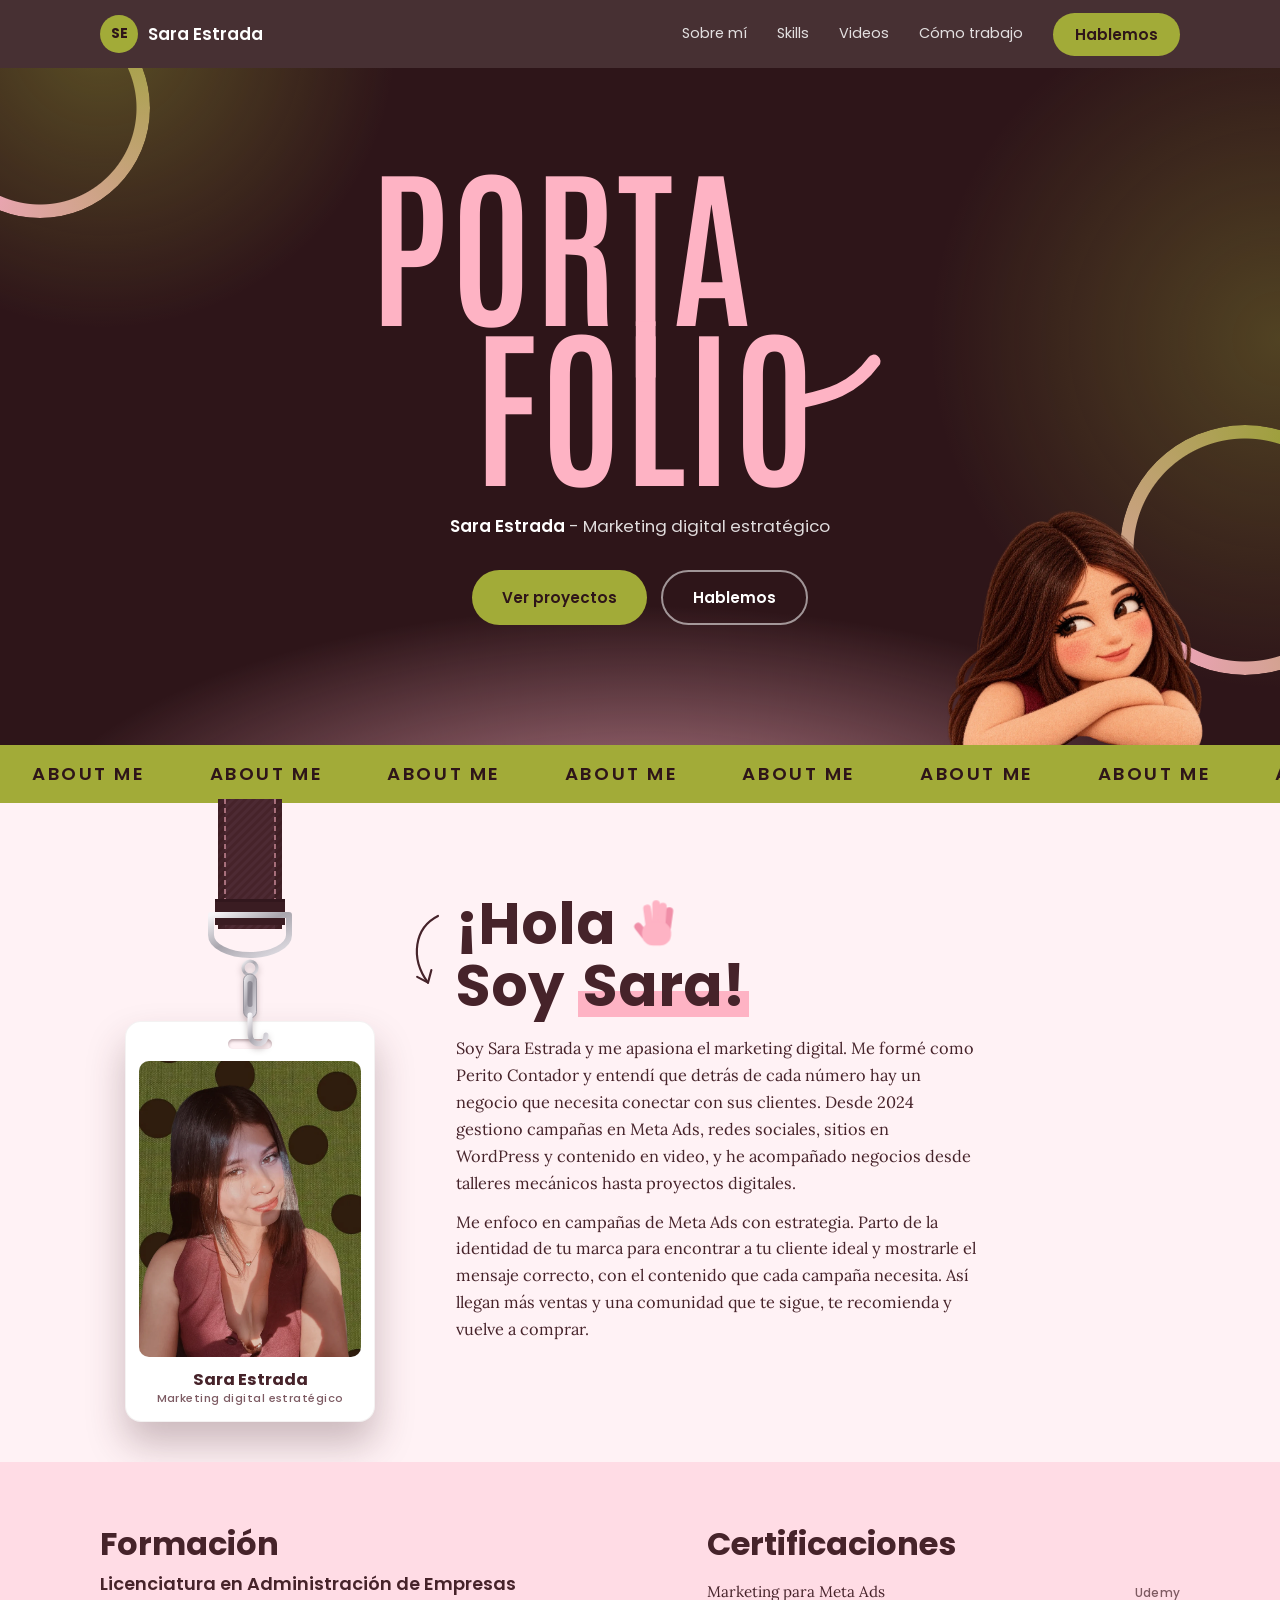
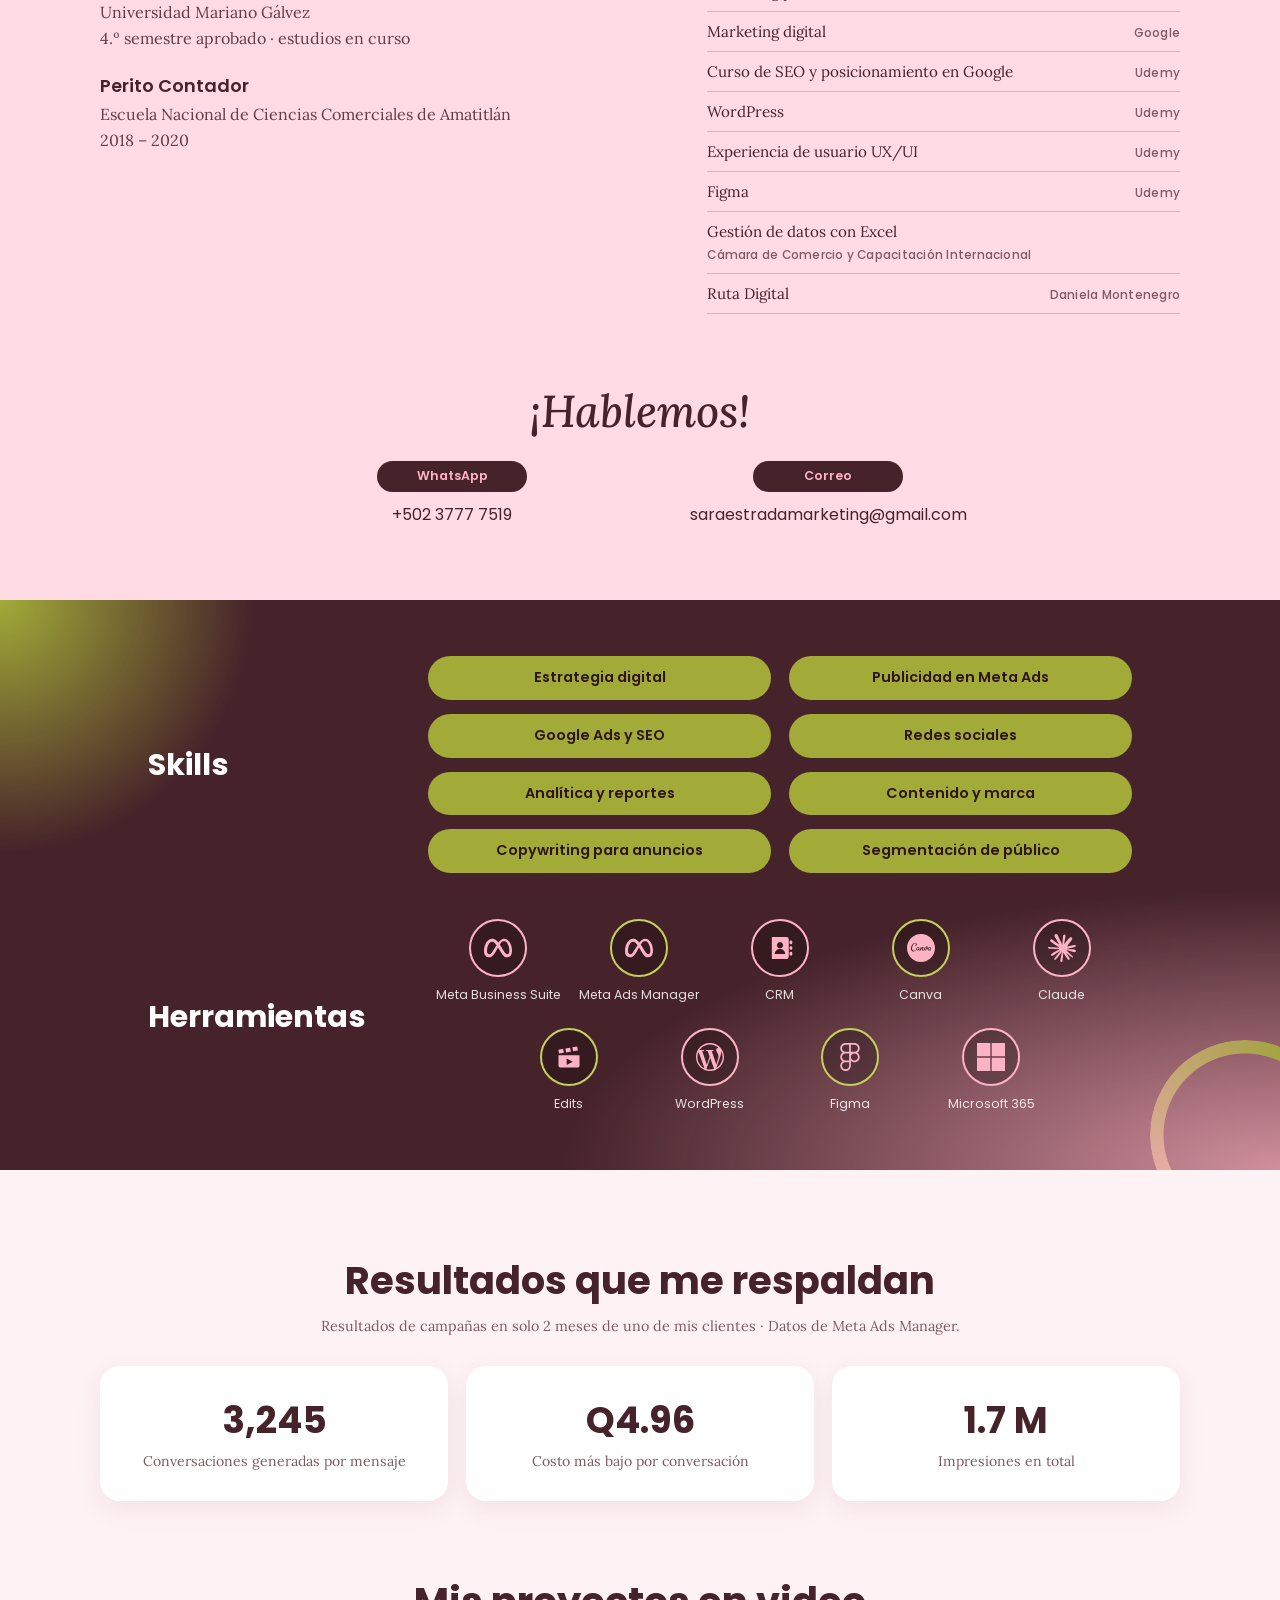
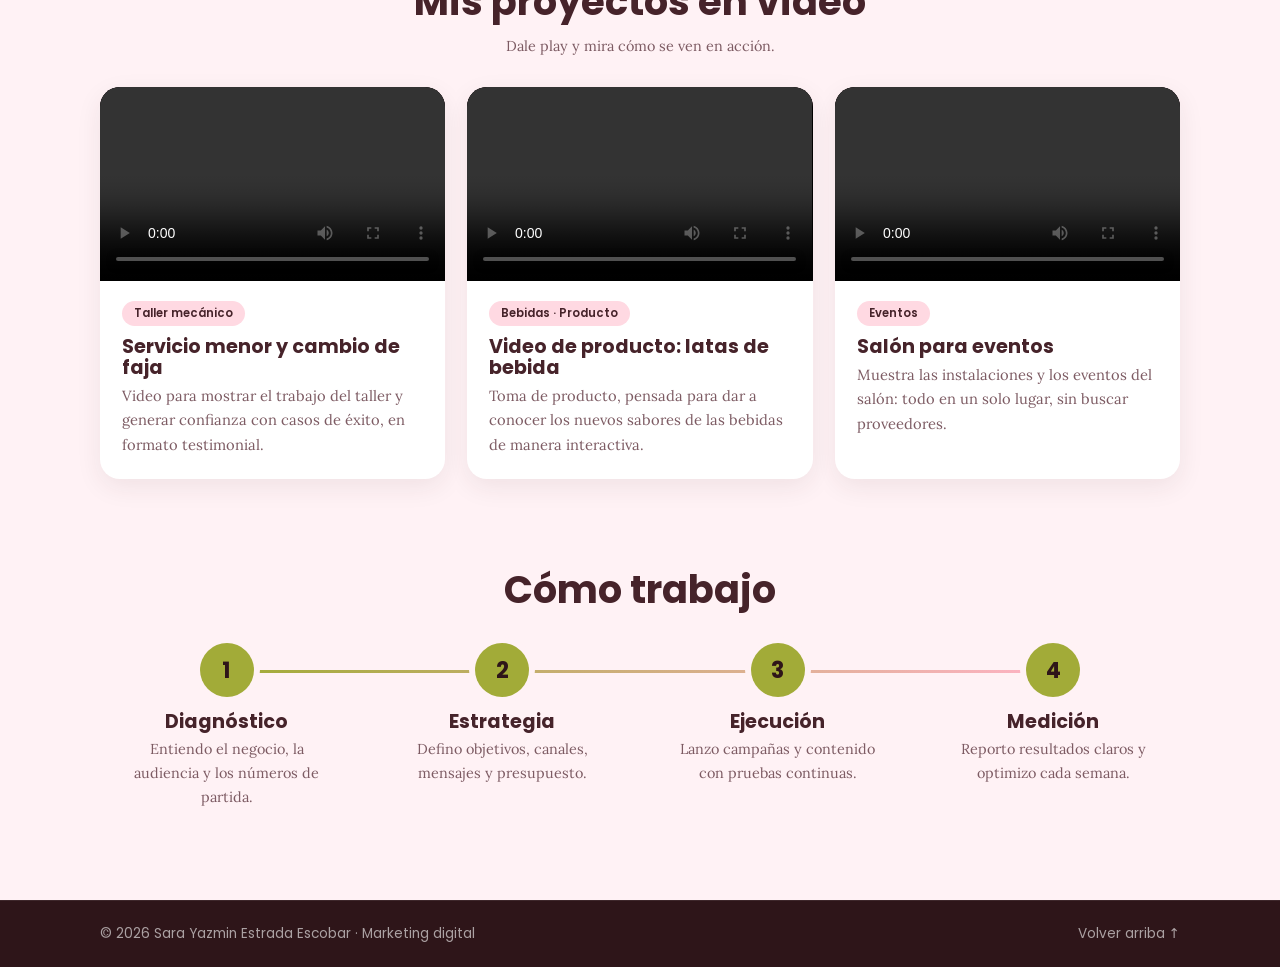
==== commit 39901d5f: "Videos optimizados para celular (moov al inicio)" ====
--- a/index.html
+++ b/index.html
@@ -312,7 +312,7 @@
     if (/\.(mp4|webm|mov)$/i.test(src)) {
       // Archivo propio: se muestra el primer cuadro con controles
       const el = document.createElement('video');
-      el.src = src; el.controls = true; el.preload = 'metadata'; el.playsInline = true;
+      el.src = src + '#t=0.1'; el.controls = true; el.preload = 'metadata'; el.playsInline = true; el.setAttribute('playsinline', '');
       el.addEventListener('loadedmetadata', () => { if (el.videoHeight > el.videoWidth) v.classList.add('vertical'); });
       frame.innerHTML = ''; frame.appendChild(el); frame.classList.add('playing');
       return;
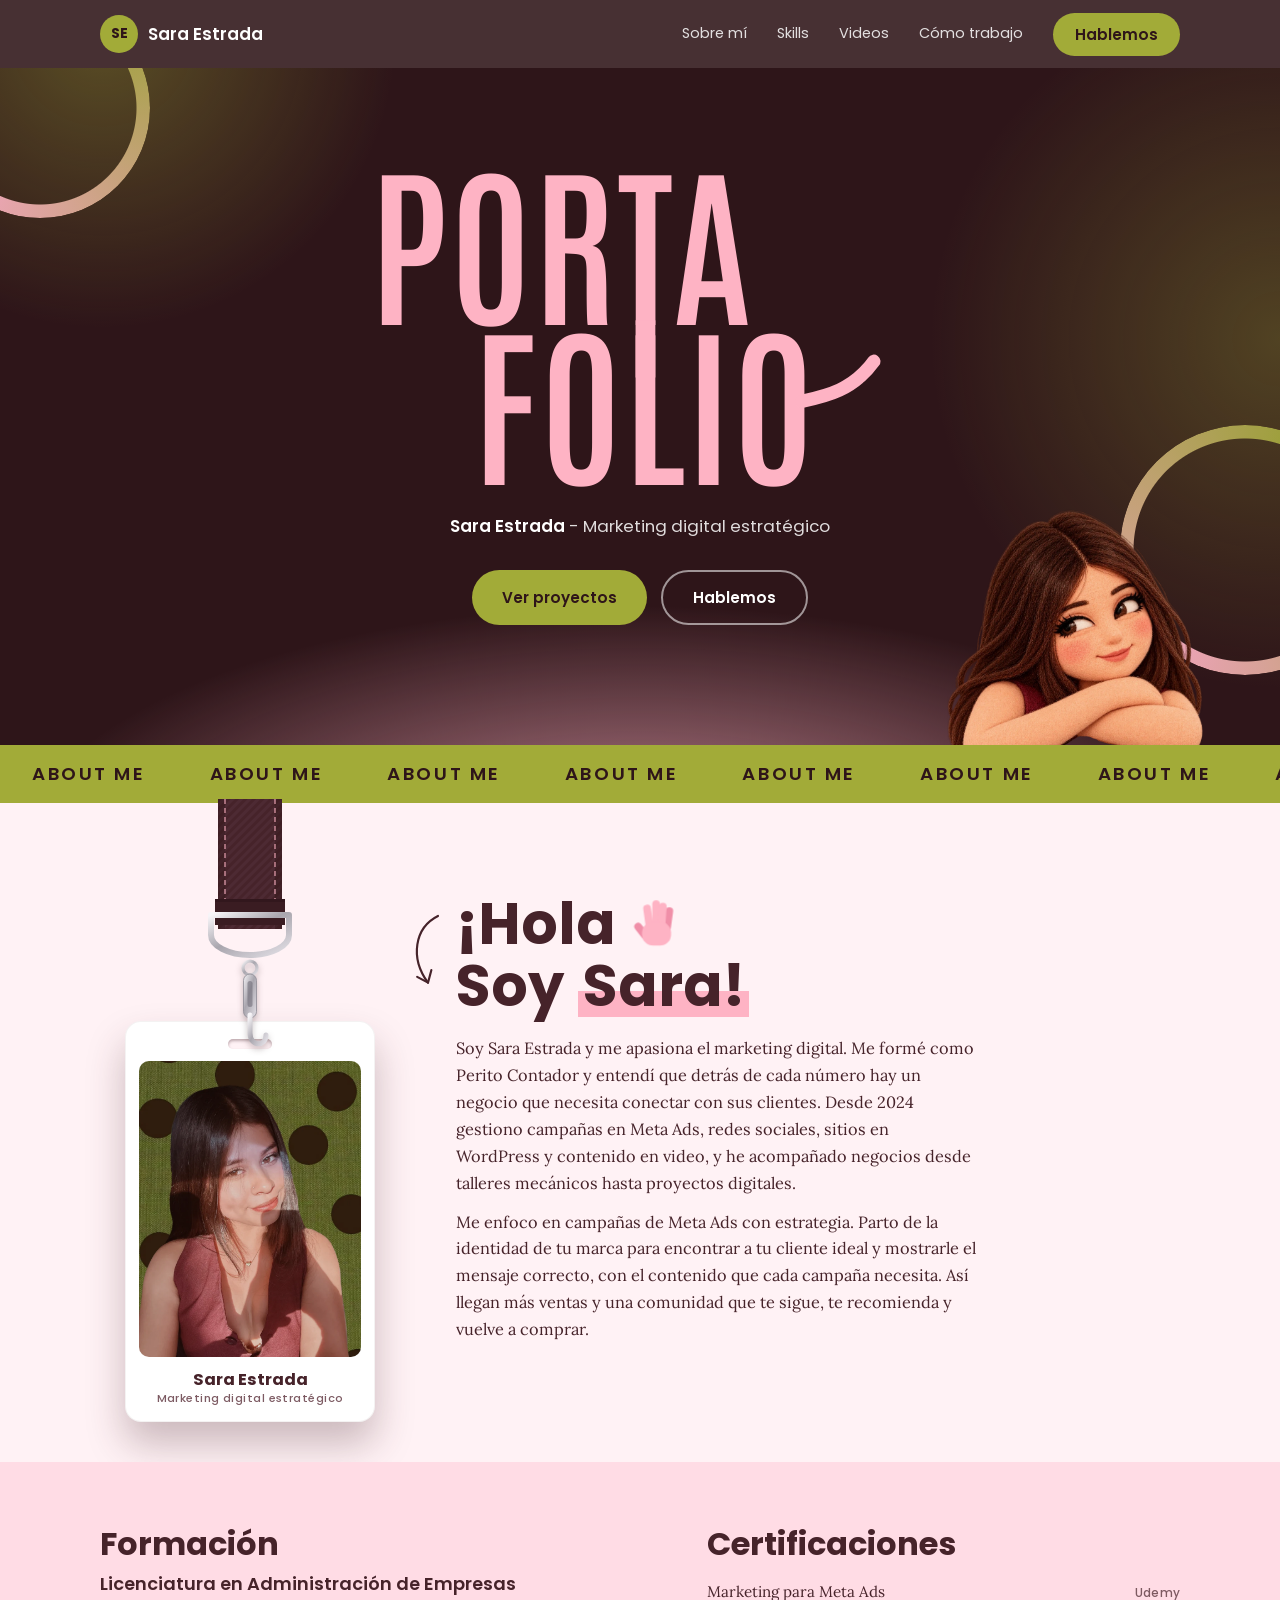
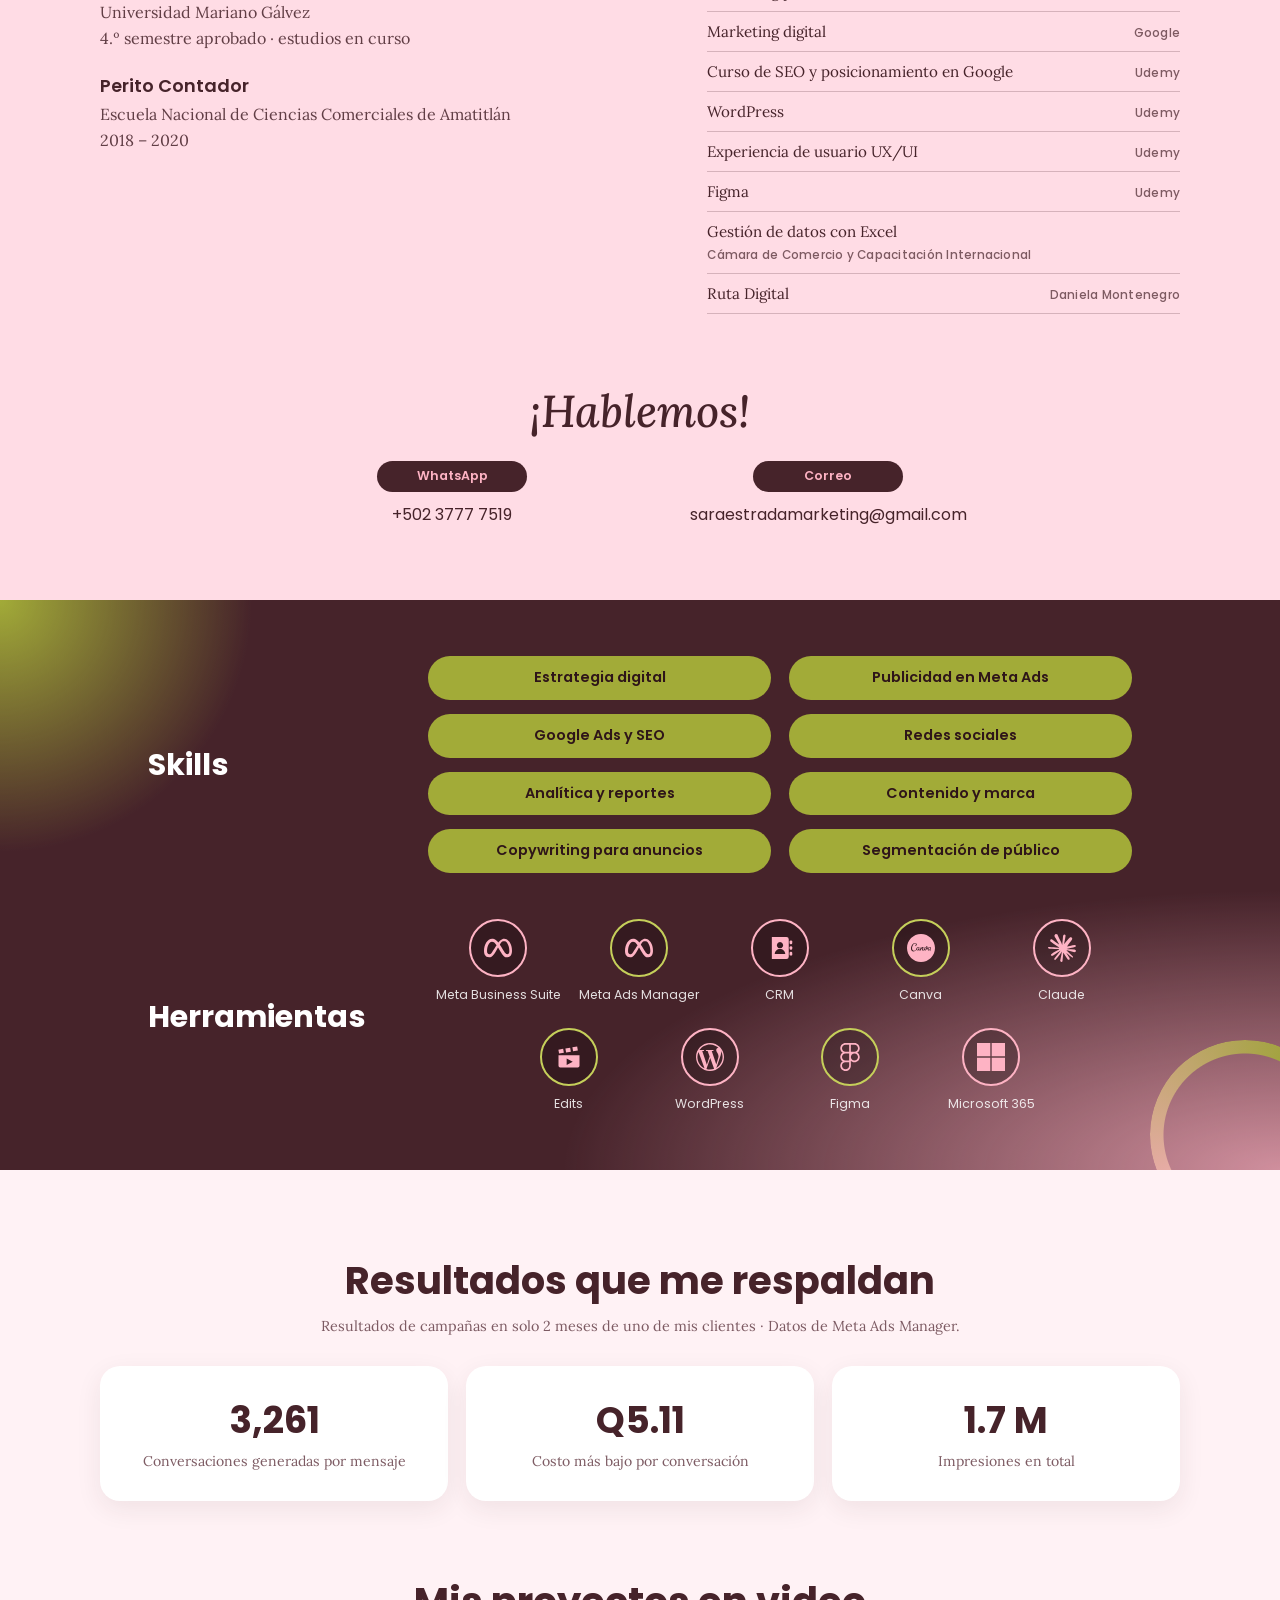
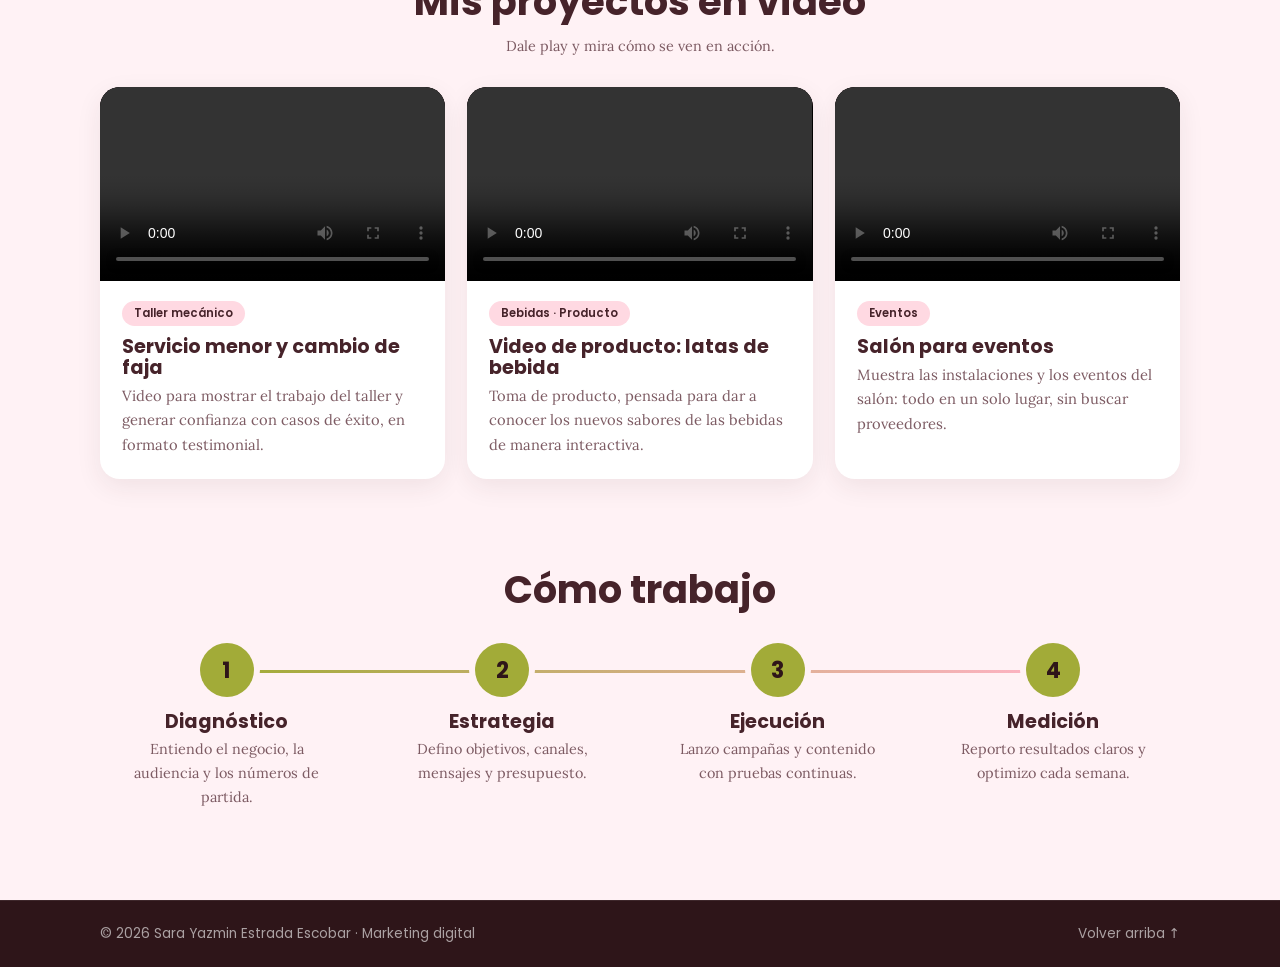
==== commit 9c65b021: "Ajuste de la union T-L en iPhone" ====
--- a/index.html
+++ b/index.html
@@ -406,7 +406,9 @@
       const Tc = (rT.left - tr.left) / fs + (sT.l + sT.r) / 2;
       const Lc = (rL.left - tr.left) / fs + (sL.l + sL.r) / 2;
       const ind = pad + (Tc - Lc);
-      title.style.setProperty('--ind', ind.toFixed(4) + 'em');
+      // Se redondea a píxeles reales de la pantalla (en el iPhone medio píxel de diferencia se notaba en la unión)
+      const dpr = window.devicePixelRatio || 1, indSnap = Math.round(ind * fs * dpr) / dpr / fs;
+      title.style.setProperty('--ind', indSnap.toFixed(4) + 'em');
       // Pieza de unión: mismo ancho que el palo de la T, entre la base de PORTA y la parte alta de FOLIO
       // Medidas verticales por maquetación (no cambian mientras corre la animación de entrada)
       const desc = m.fontBoundingBoxDescent / 400, lh = parseFloat(getComputedStyle(lines[0]).lineHeight) / fs, half = (lh - (asc + desc)) / 2;
@@ -418,6 +420,8 @@
       link.style.setProperty('--lk-h', (capTop2 - base1 + 0.12).toFixed(4) + 'em');
     }
     (document.fonts && document.fonts.load ? document.fonts.load('600 100px Antonio') : Promise.resolve()).then(() => document.fonts.ready).then(align).catch(() => {});
+    // Terminada la entrada se quitan las animaciones: así Safari dibuja T y L sin capas separadas y la unión queda continua
+    setTimeout(() => title.classList.add('done'), 0.25 * 1000 + n * 80 + 700);
   })();
 
   // Manita que saluda: una vez al aparecer la sección, y de nuevo al pasar el mouse, tocarla o con el teclado
--- a/styles.css
+++ b/styles.css
@@ -395,3 +395,7 @@
 .vid.vertical .vid-frame { margin: 14px auto 0; border-radius: 14px; overflow: hidden; }
 .vid.vertical .vid-body { padding-top: 16px; }
 .vid.vertical .vid-frame { max-width: calc(100% - 28px); }
+
+/* Título ya animado: texto estático y nítido (evita desajustes de subpíxel en Safari/iPhone) */
+.hero .hero-title.done .ch { animation: none; opacity: 1; }
+.hero .hero-title { text-rendering: geometricPrecision; -webkit-font-smoothing: antialiased; }
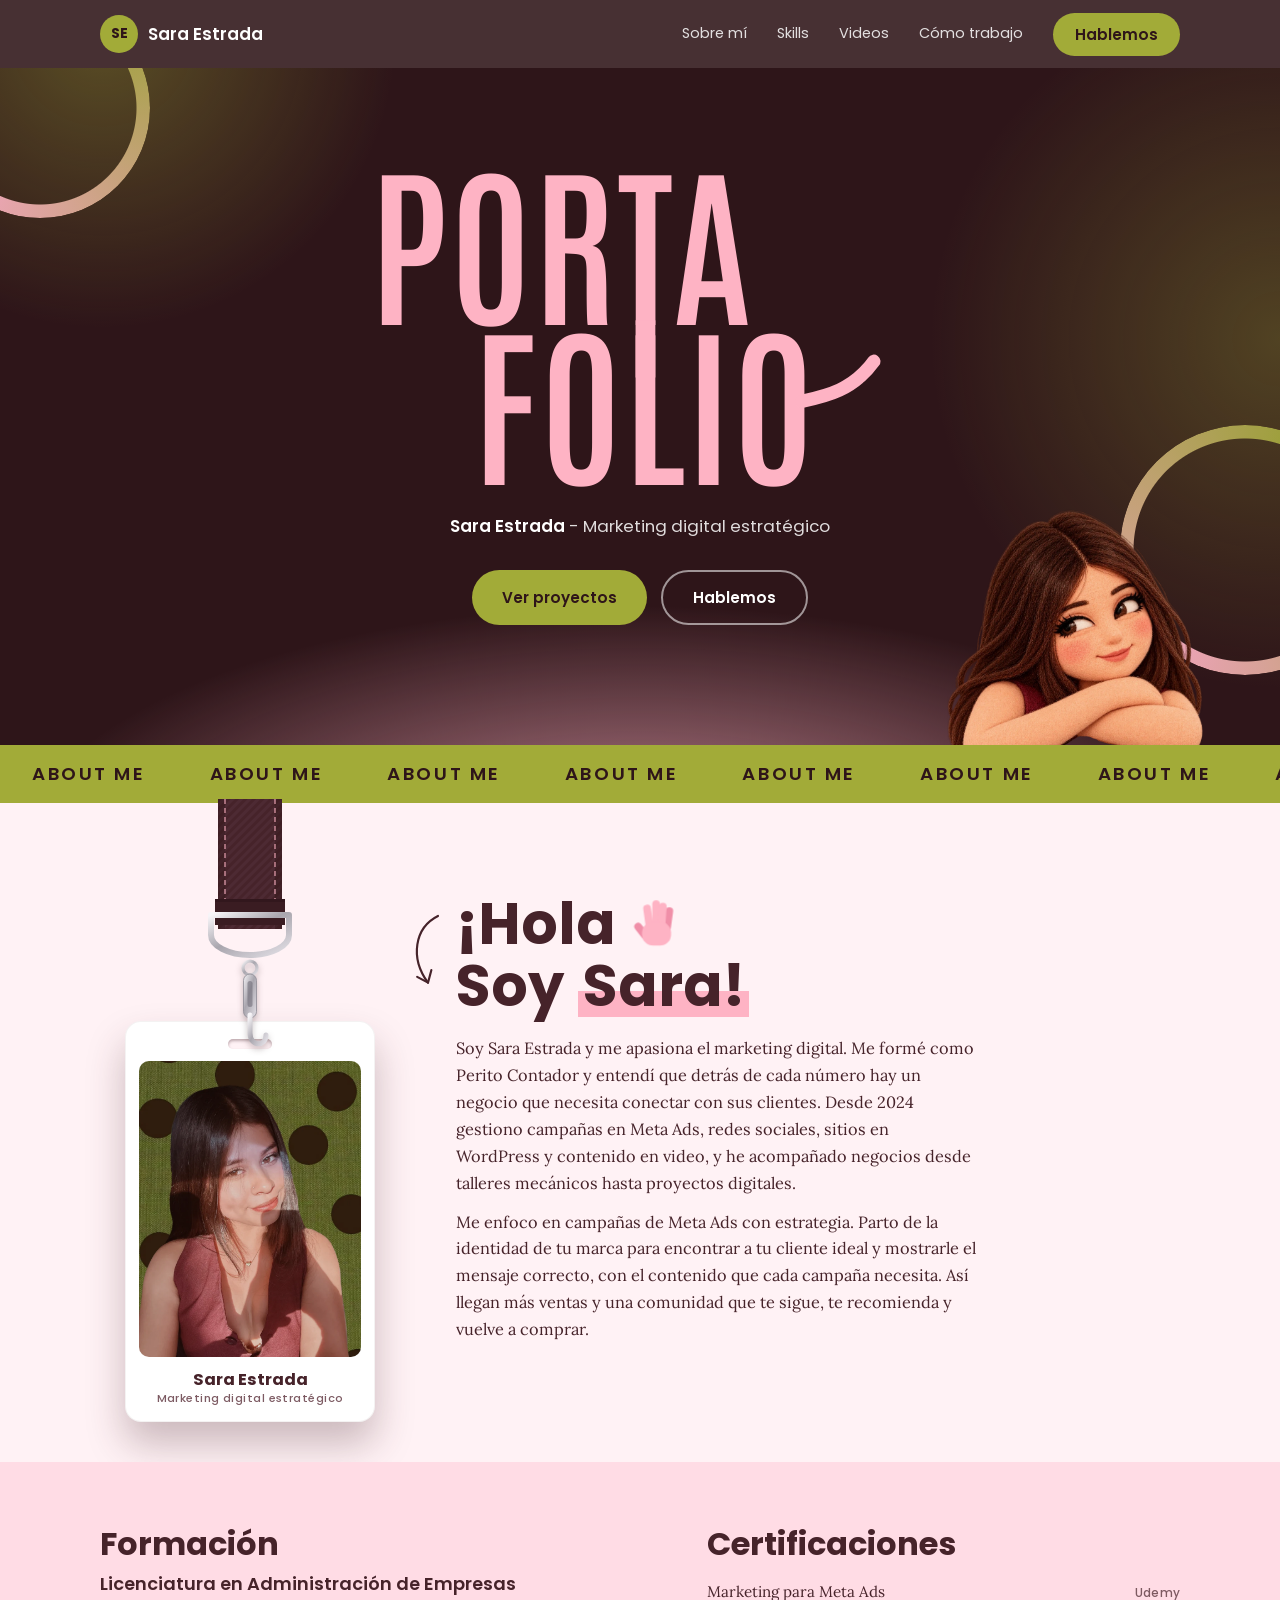
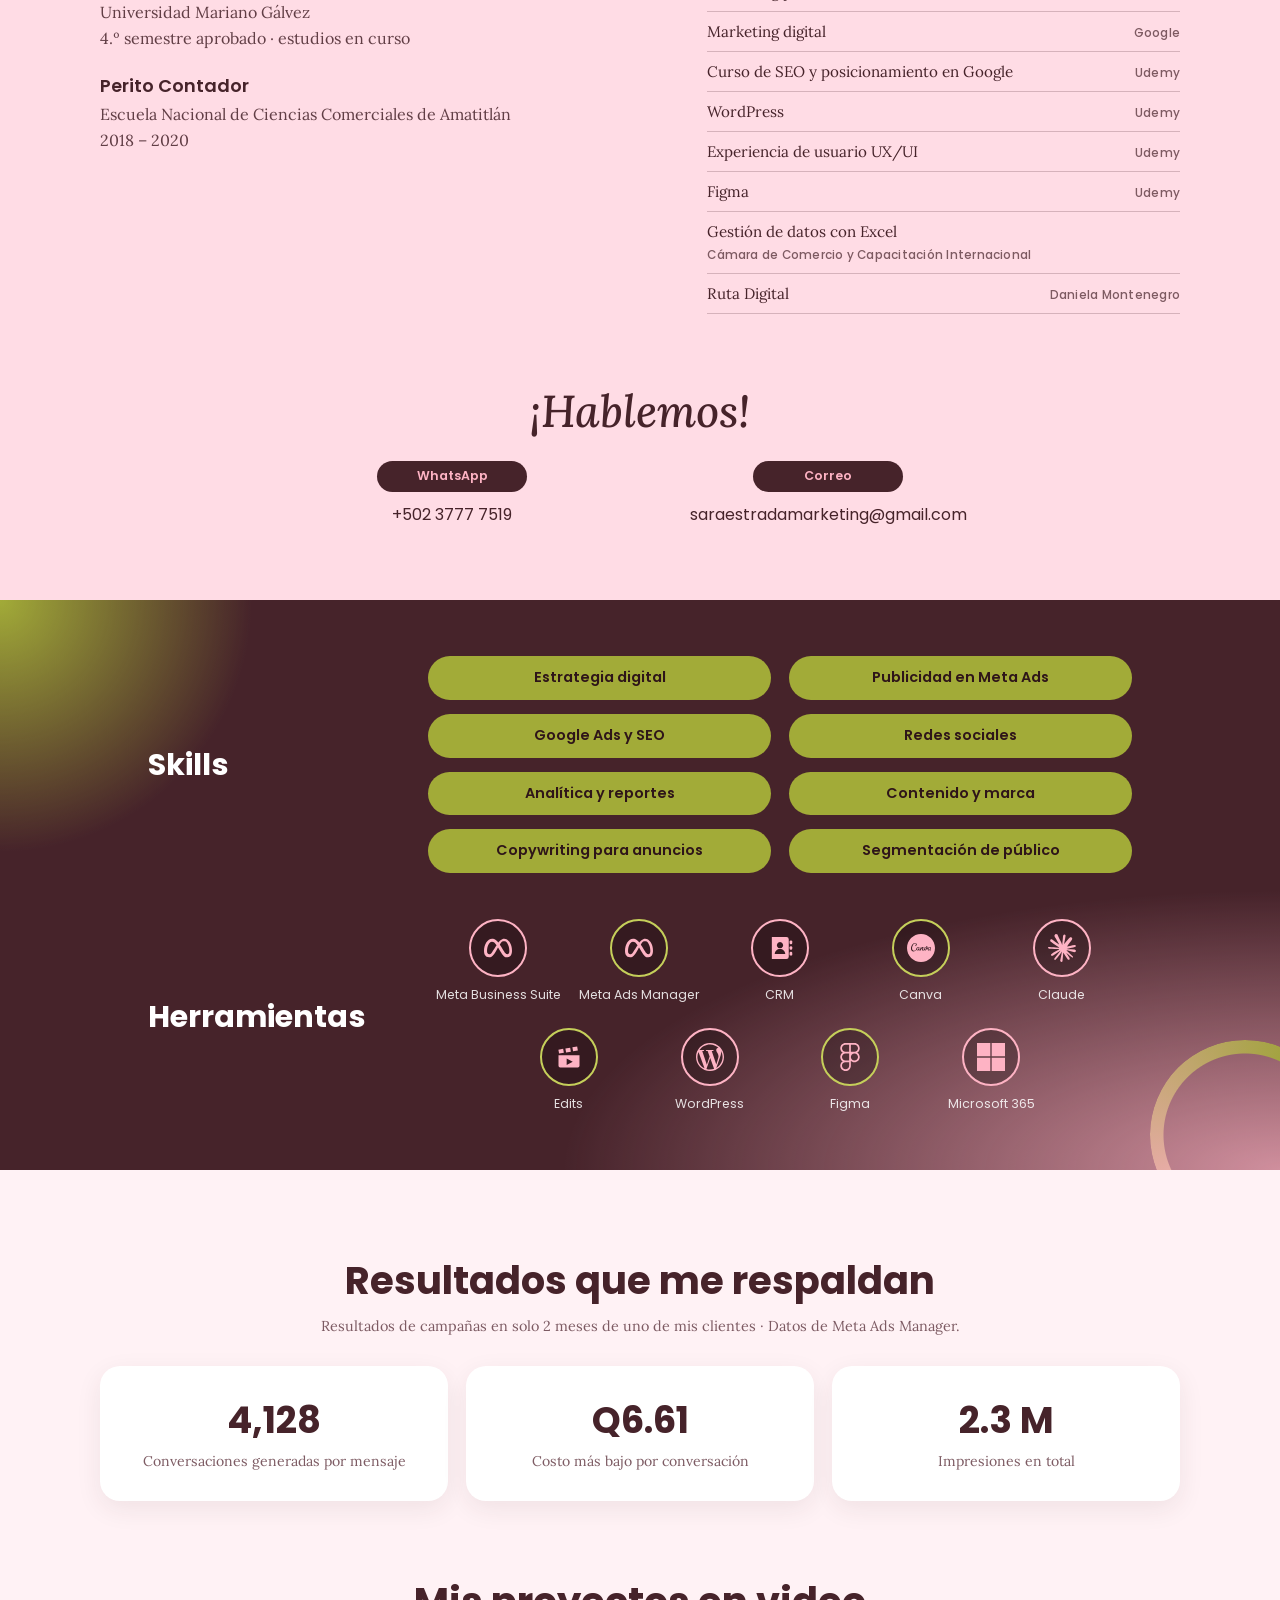
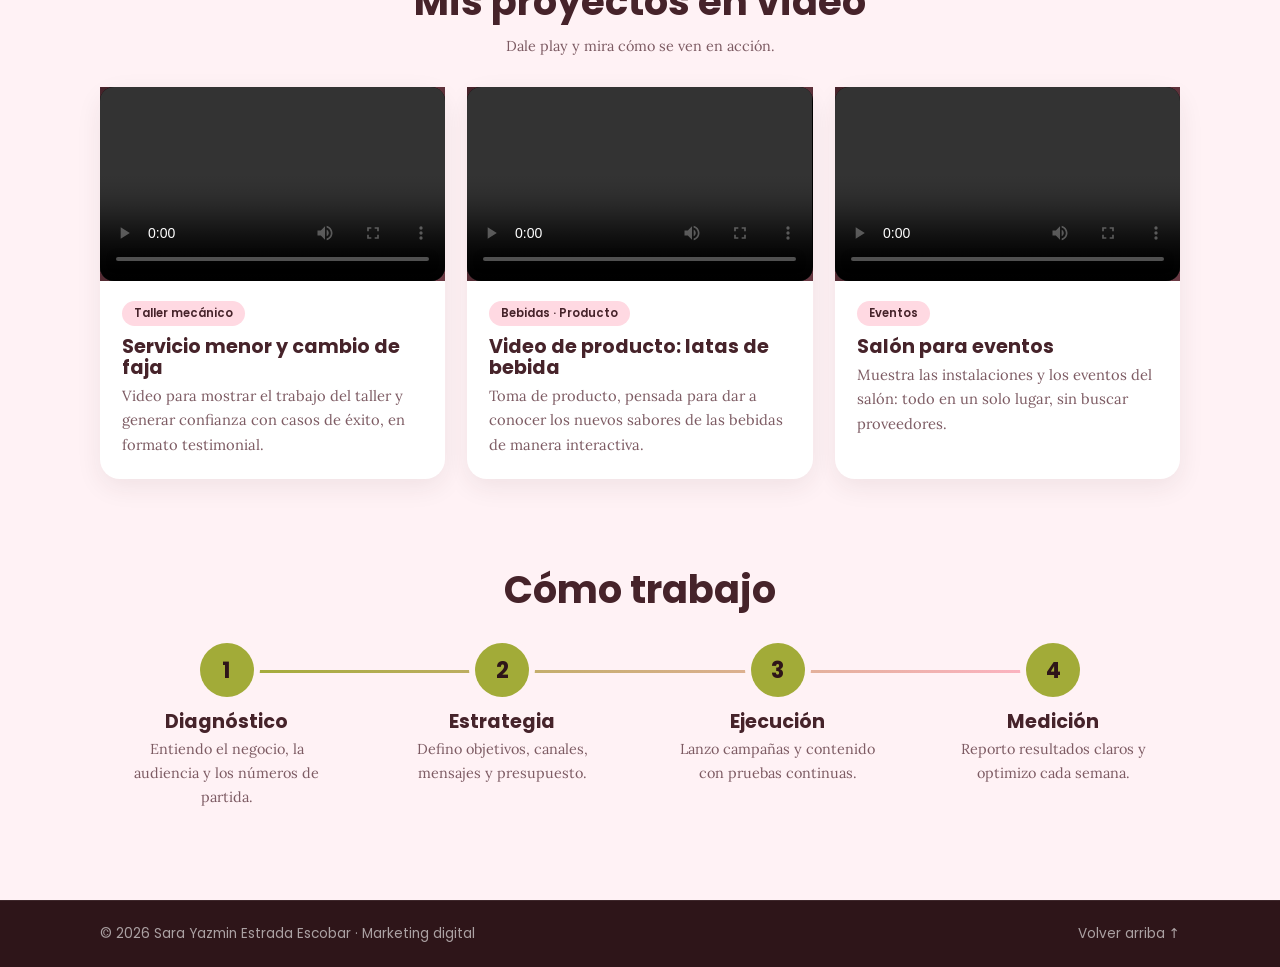
==== commit e3cd14da: "Videos: reproductor compatible con iPhone" ====
--- a/index.html
+++ b/index.html
@@ -312,7 +312,9 @@
     if (/\.(mp4|webm|mov)$/i.test(src)) {
       // Archivo propio: se muestra el primer cuadro con controles
       const el = document.createElement('video');
-      el.src = src + '#t=0.1'; el.controls = true; el.preload = 'metadata'; el.playsInline = true; el.setAttribute('playsinline', '');
+      el.controls = true; el.preload = 'metadata'; el.playsInline = true; el.muted = false;
+      el.setAttribute('playsinline', ''); el.setAttribute('webkit-playsinline', '');
+      const so = document.createElement('source'); so.src = src; so.type = 'video/mp4'; el.appendChild(so);
       el.addEventListener('loadedmetadata', () => { if (el.videoHeight > el.videoWidth) v.classList.add('vertical'); });
       frame.innerHTML = ''; frame.appendChild(el); frame.classList.add('playing');
       return;
--- a/styles.css
+++ b/styles.css
@@ -150,7 +150,7 @@
 .videos h2 { font-size: clamp(1.8rem, 3.4vw, 2.4rem); font-weight: 700; margin-bottom: 26px; }
 .videos .vid-sub { margin: -14px 0 28px; font-size: .9rem; }
 .vid-grid { display: grid; grid-template-columns: repeat(3, 1fr); gap: 22px; }
-.vid { background: var(--white); border-radius: var(--radius); overflow: hidden; box-shadow: 0 8px 26px rgba(70, 35, 42, .08); }
+.vid { background: var(--white); border-radius: var(--radius); box-shadow: 0 8px 26px rgba(70, 35, 42, .08); }
 .vid-frame { position: relative; aspect-ratio: 16 / 9; background: linear-gradient(135deg, var(--cocoa), var(--cocoa-soft)) center / cover; display: grid; place-items: center; }
 .vid-frame iframe, .vid-frame video { position: absolute; inset: 0; width: 100%; height: 100%; border: 0; background: #000; }
 .vid-play { width: 68px; height: 68px; border: 0; border-radius: 50%; background: var(--olive); cursor: pointer; display: grid; place-items: center; box-shadow: 0 8px 22px rgba(0, 0, 0, .3); transition: transform .2s; }
@@ -399,3 +399,7 @@
 /* Título ya animado: texto estático y nítido (evita desajustes de subpíxel en Safari/iPhone) */
 .hero .hero-title.done .ch { animation: none; opacity: 1; }
 .hero .hero-title { text-rendering: geometricPrecision; -webkit-font-smoothing: antialiased; }
+
+/* Videos: el redondeo va en el propio video (Safari/iPhone no reproduce bien dentro de un contenedor recortado) */
+.vid.vertical .vid-frame { overflow: visible; }
+.vid-frame video { border-radius: 14px; }
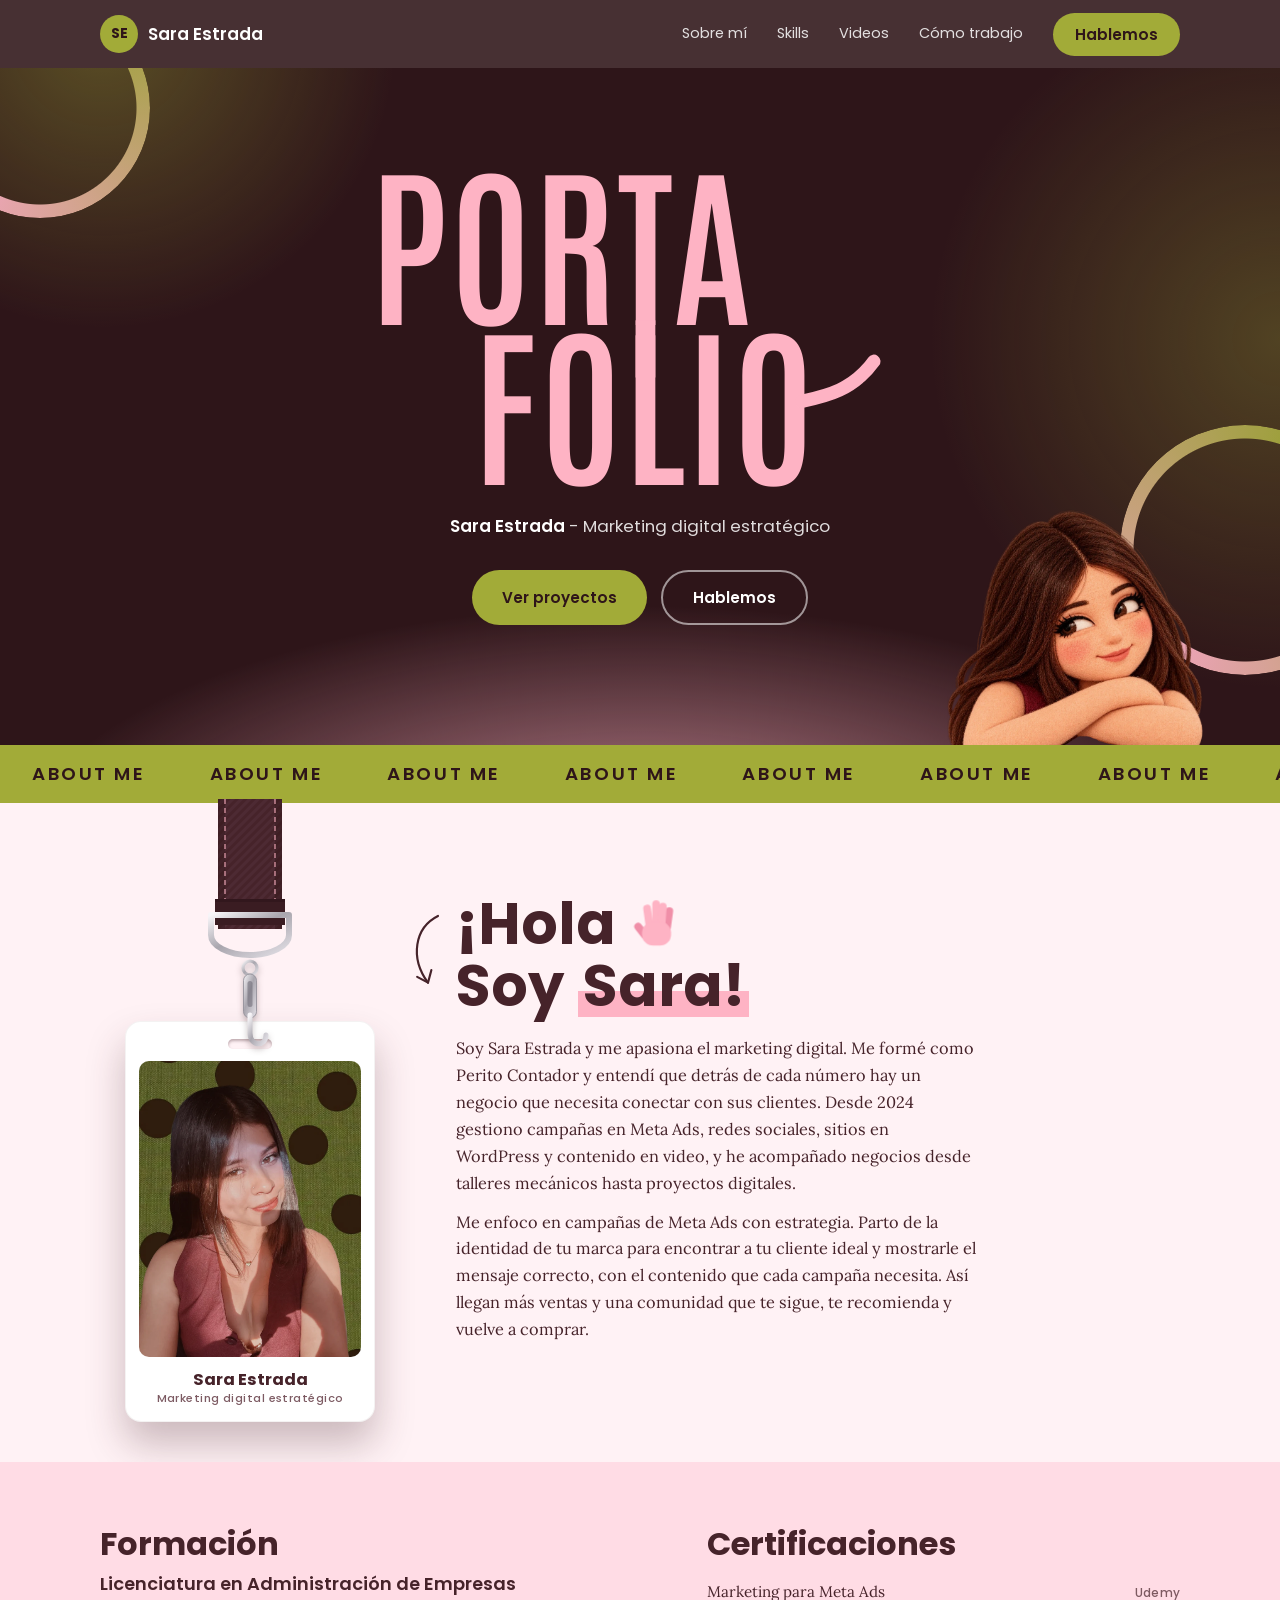
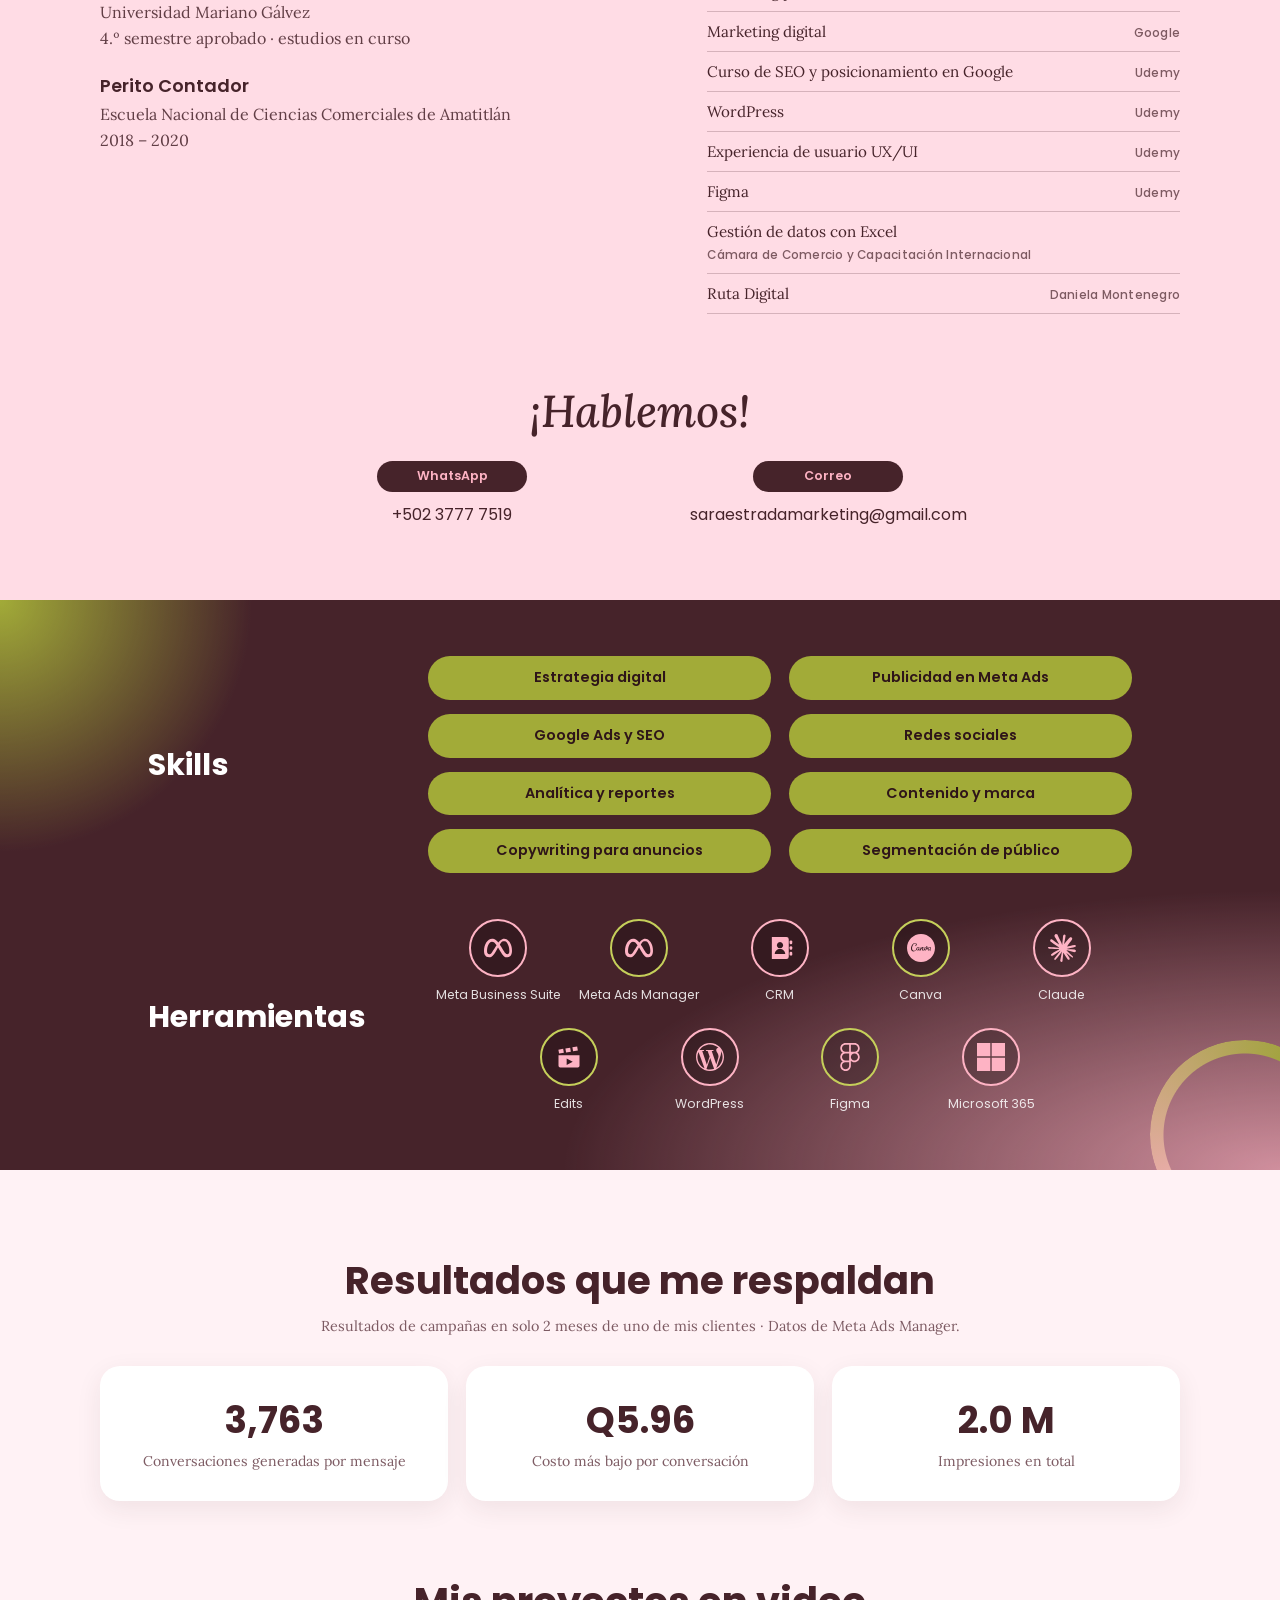
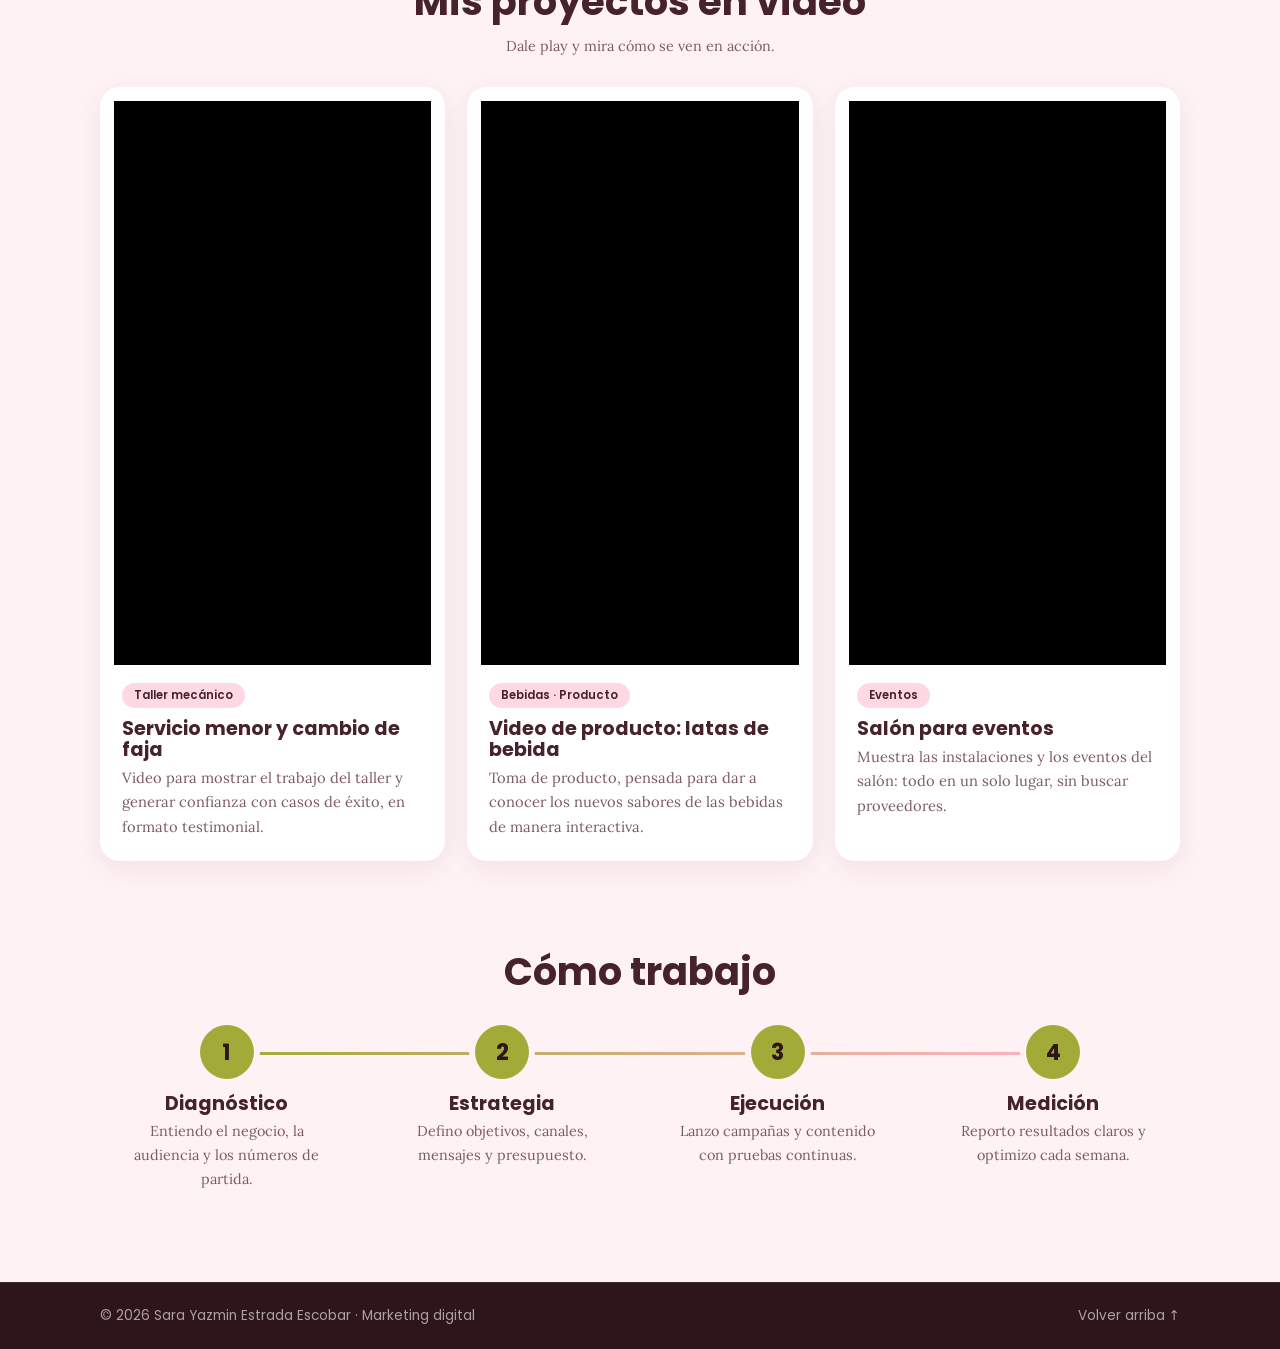
==== commit 73d07451: "Videos desde Vimeo; se quita la pagina de prueba" ====
--- a/index.html
+++ b/index.html
@@ -254,15 +254,15 @@
     <p class="center muted vid-sub">Dale play y mira cómo se ven en acción.</p>
     <div class="vid-grid">
       <!-- data-src: archivo (video/proyecto1.mp4) o enlace de YouTube/Vimeo. Vacío = "Próximamente" -->
-      <article class="vid" data-src="video/servicio-menor-faja.mp4" data-poster="">
+      <article class="vid" data-src="https://vimeo.com/1249908493" data-poster="" data-vertical>
         <div class="vid-frame"><button class="vid-play" type="button" aria-label="Reproducir video 1"><span></span></button><em class="vid-soon">Video próximamente</em></div>
         <div class="vid-body"><span class="chip">Taller mecánico</span><h3>Servicio menor y cambio de faja</h3><p>Video para mostrar el trabajo del taller y generar confianza con casos de éxito, en formato testimonial.</p></div>
       </article>
-      <article class="vid" data-src="video/proyecto-2.mp4" data-poster="">
+      <article class="vid" data-src="https://vimeo.com/1249909051" data-poster="" data-vertical>
         <div class="vid-frame"><button class="vid-play" type="button" aria-label="Reproducir video 2"><span></span></button><em class="vid-soon">Video próximamente</em></div>
         <div class="vid-body"><span class="chip">Bebidas · Producto</span><h3>Video de producto: latas de bebida</h3><p>Toma de producto, pensada para dar a conocer los nuevos sabores de las bebidas de manera interactiva.</p></div>
       </article>
-      <article class="vid" data-src="video/proyecto-3.mp4" data-poster="">
+      <article class="vid" data-src="https://vimeo.com/1249909052" data-poster="" data-vertical>
         <div class="vid-frame"><button class="vid-play" type="button" aria-label="Reproducir video 3"><span></span></button><em class="vid-soon">Video próximamente</em></div>
         <div class="vid-body"><span class="chip">Eventos</span><h3>Salón para eventos</h3><p>Muestra las instalaciones y los eventos del salón: todo en un solo lugar, sin buscar proveedores.</p></div>
       </article>
@@ -307,8 +307,22 @@
     const src = (v.dataset.src || '').trim(), poster = (v.dataset.poster || '').trim();
     const frame = v.querySelector('.vid-frame'), btn = v.querySelector('.vid-play');
     if (poster) frame.style.backgroundImage = 'url("' + poster + '")';
+    // YouTube: los Shorts son verticales y usan la miniatura del propio video como portada
+    const short = src.match(/youtube\.com\/shorts\/([\w-]{11})/);
+    if (short) { v.classList.add('vertical'); if (!poster) frame.style.backgroundImage = 'url("https://i.ytimg.com/vi/' + short[1] + '/hqdefault.jpg")'; }
     if (!src) { v.classList.add('soon'); btn.disabled = true; return; }
     v.querySelector('.vid-soon').remove();
+    if (v.hasAttribute('data-vertical')) v.classList.add('vertical');
+    // Vimeo: se muestra su reproductor desde el inicio, sin título ni autor (un solo toque para reproducir)
+    const vimeo = src.match(/vimeo\.com\/(\d+)/);
+    if (vimeo) {
+      const fr = document.createElement('iframe');
+      fr.src = 'https://player.vimeo.com/video/' + vimeo[1] + '?title=0&byline=0&portrait=0&badge=0&playsinline=1&dnt=1';
+      fr.allow = 'autoplay; fullscreen; picture-in-picture'; fr.allowFullscreen = true; fr.loading = 'lazy';
+      fr.title = v.querySelector('h3').textContent;
+      frame.innerHTML = ''; frame.appendChild(fr); frame.classList.add('playing');
+      return;
+    }
     if (/\.(mp4|webm|mov)$/i.test(src)) {
       // Archivo propio: se muestra el primer cuadro con controles
       const el = document.createElement('video');
@@ -325,7 +339,7 @@
       const vm = src.match(/vimeo\.com\/(\d+)/);
       if (yt || vm) {
         el = document.createElement('iframe');
-        el.src = yt ? 'https://www.youtube-nocookie.com/embed/' + yt[1] + '?autoplay=1&rel=0' : 'https://player.vimeo.com/video/' + vm[1] + '?autoplay=1';
+        el.src = yt ? 'https://www.youtube-nocookie.com/embed/' + yt[1] + '?autoplay=1&rel=0&playsinline=1&controls=0&iv_load_policy=3&loop=1&playlist=' + yt[1] : 'https://player.vimeo.com/video/' + vm[1] + '?autoplay=1';
         el.allow = 'autoplay; fullscreen; picture-in-picture'; el.allowFullscreen = true; el.title = 'Video del proyecto';
       } else {
         el = document.createElement('video');
